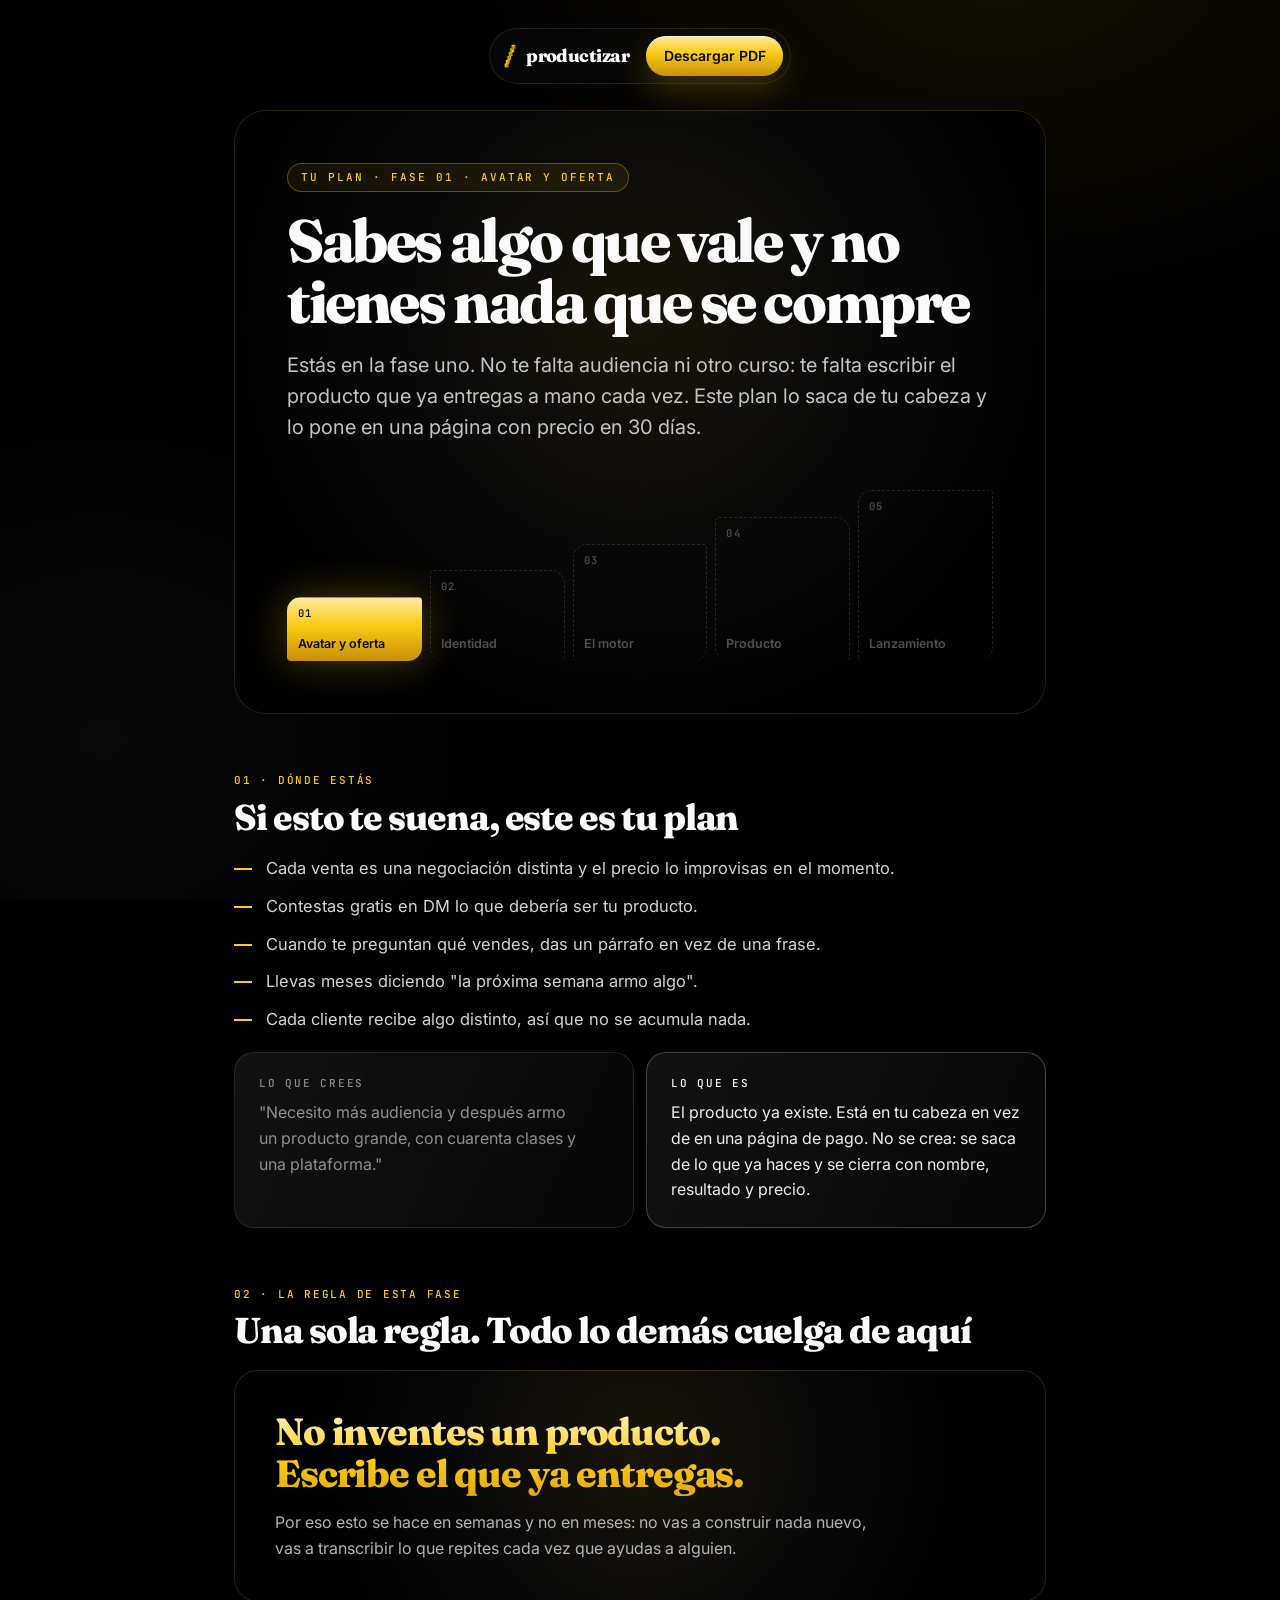
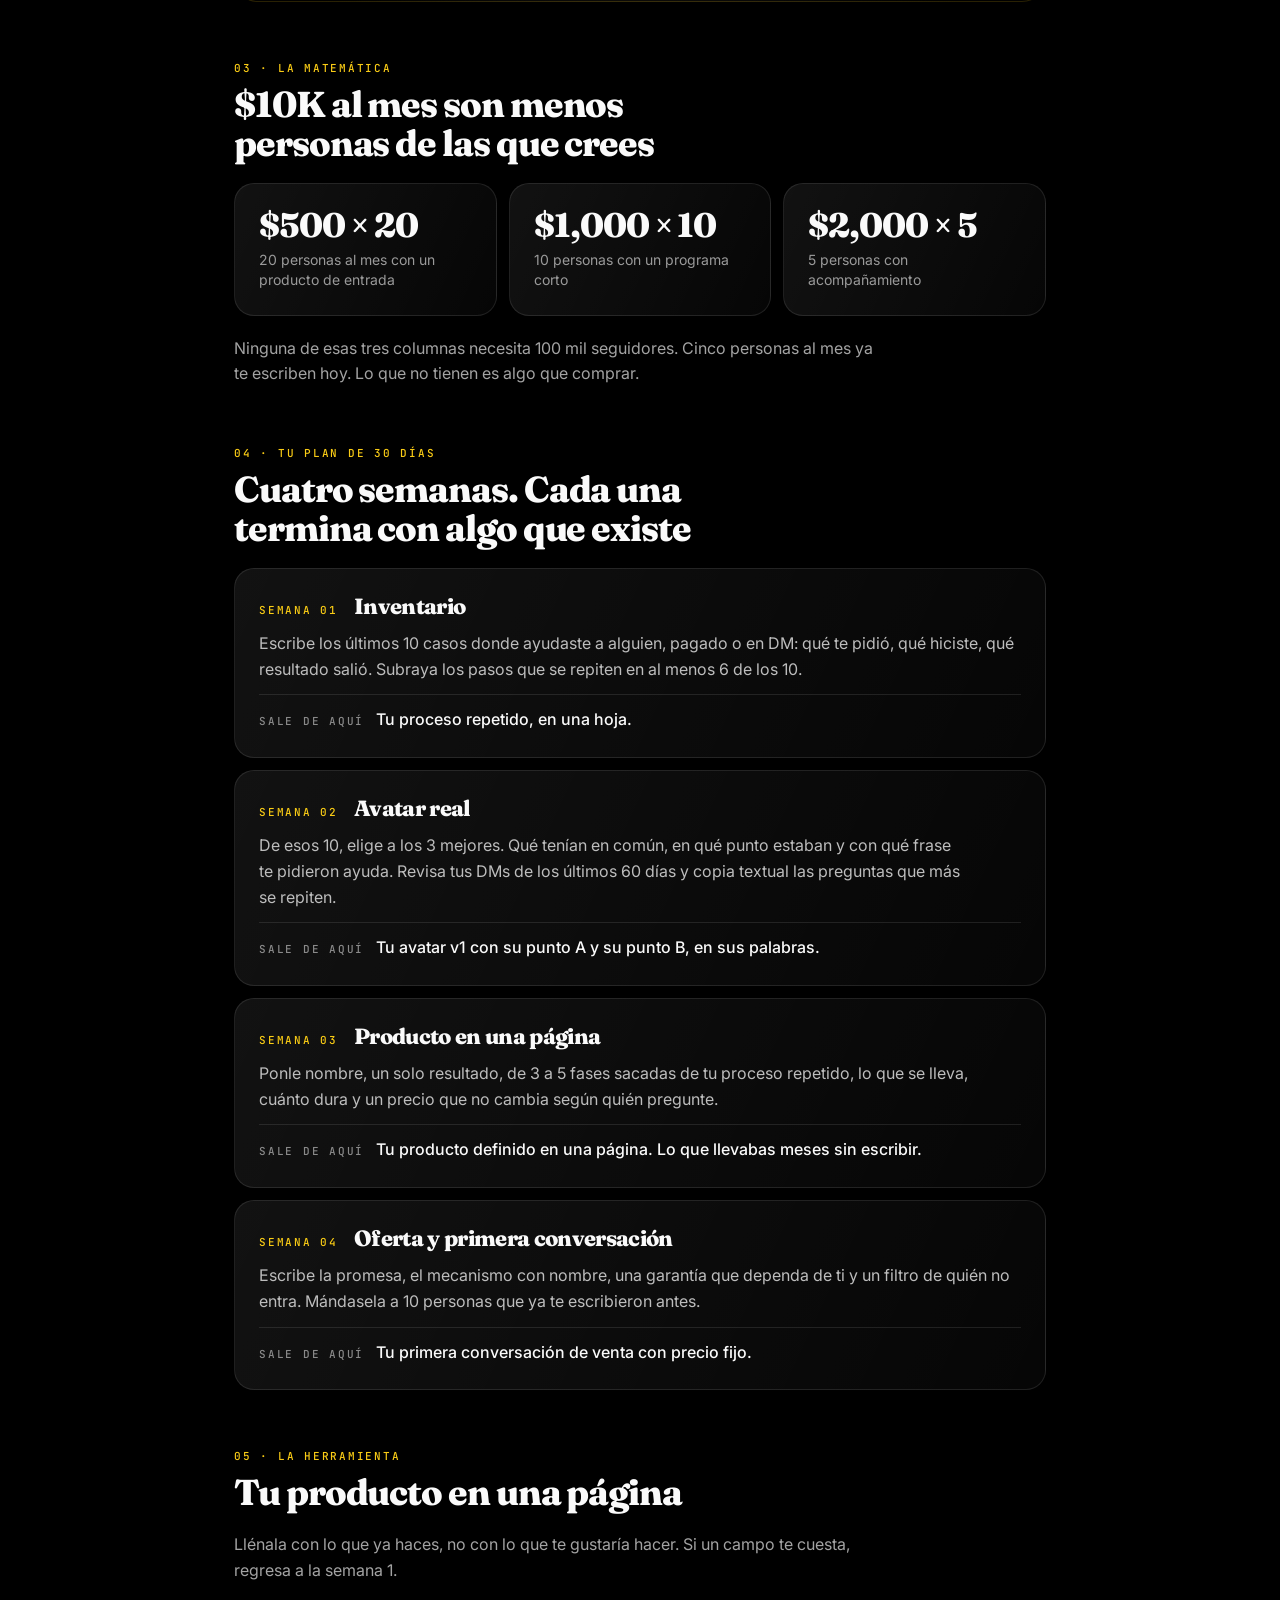
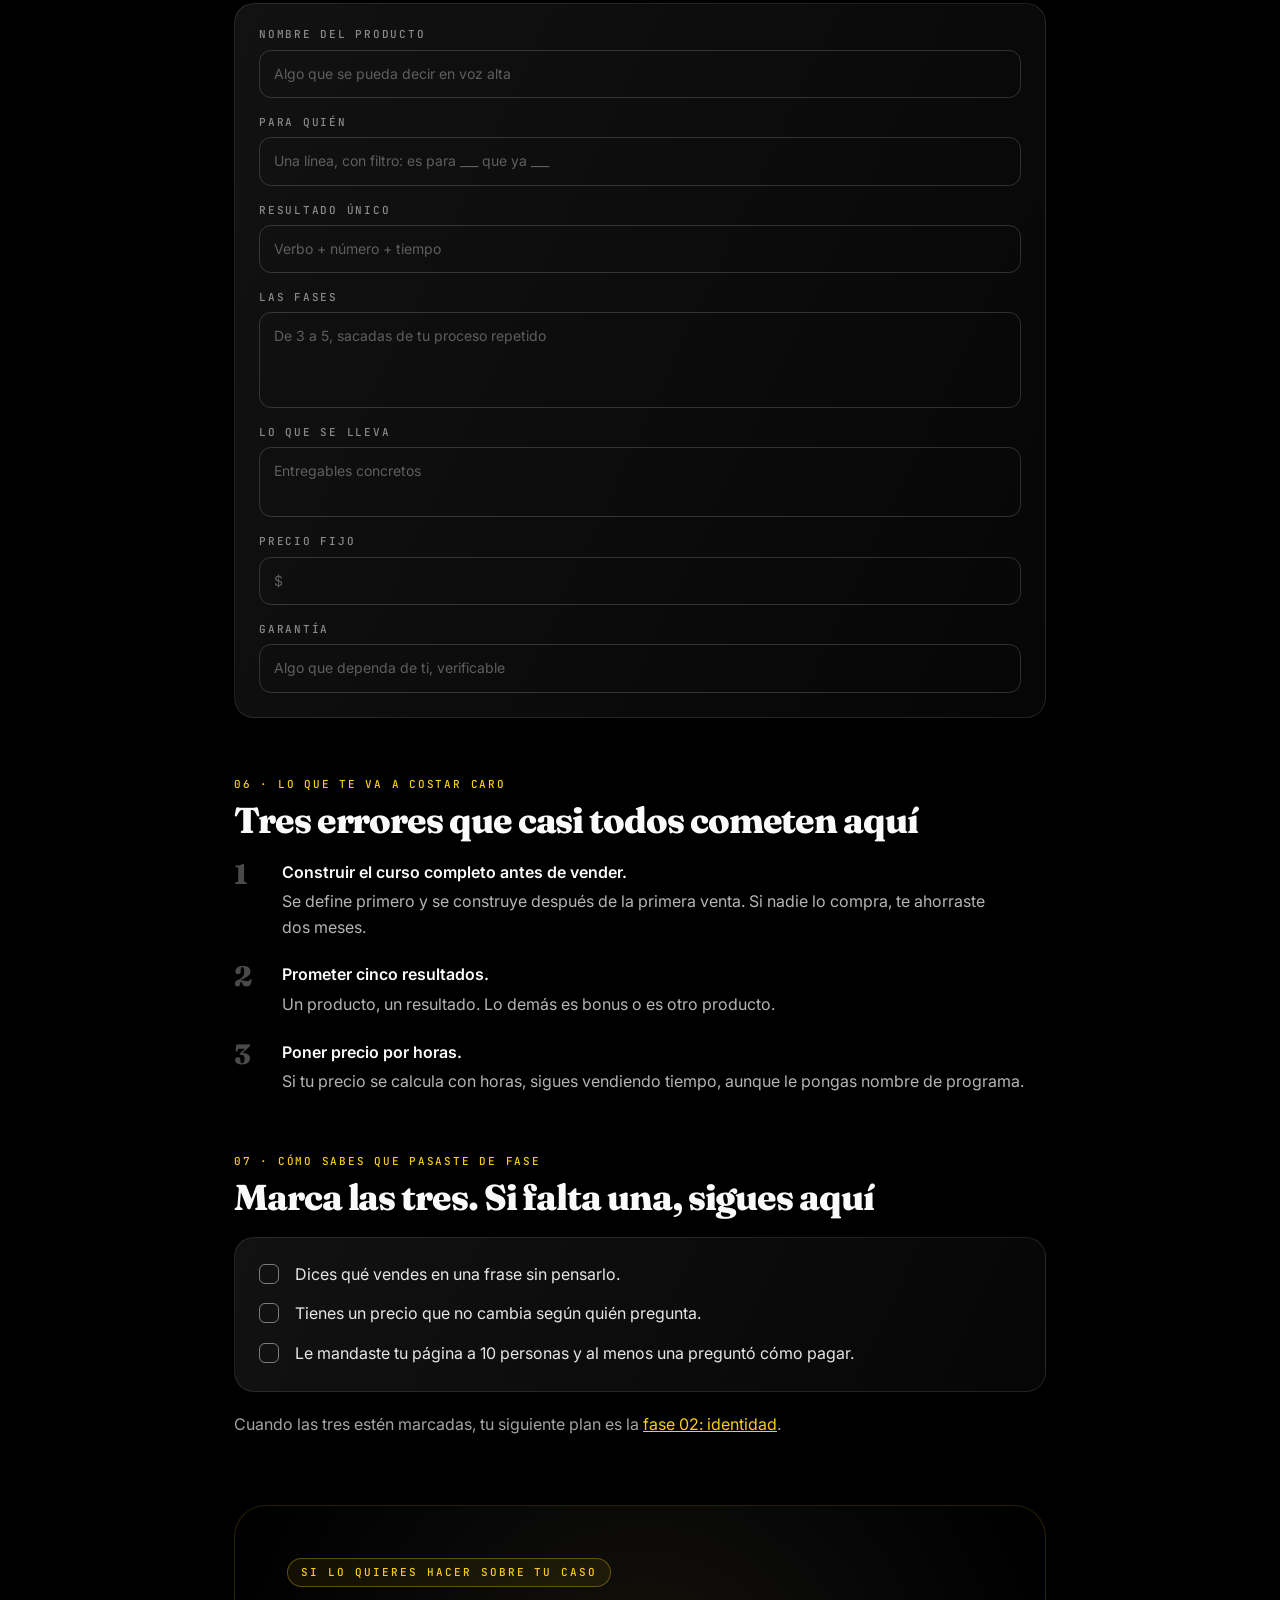
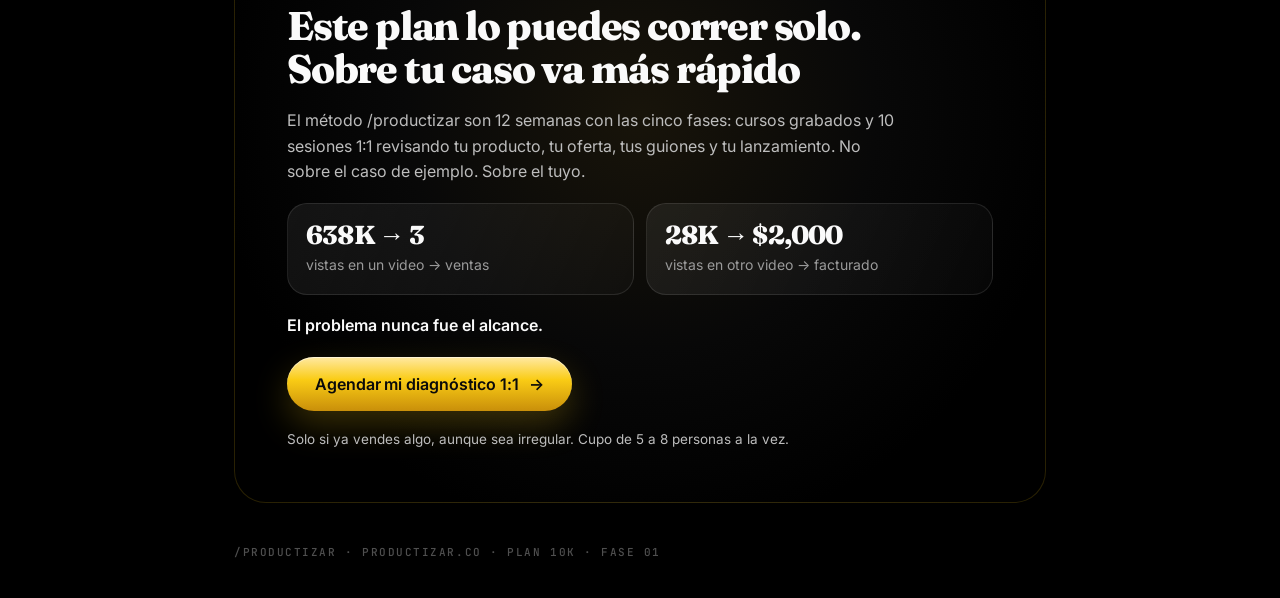
==== plan/fase-1.html @ 97a6dfd1 "Upload productizar-plan10k files" ====
<!doctype html>
<html lang="es">
<head>
<meta charset="utf-8">
<meta name="viewport" content="width=device-width, initial-scale=1, viewport-fit=cover">
<title>Plan 10K · Fase 01 · Avatar y oferta · /productizar</title>
<meta name="description" content="Estás en la fase uno. No te falta audiencia ni otro curso: te falta escribir el producto que ya entregas a mano cada vez. Este plan lo saca de tu cabeza y lo pone en una página con precio en 30 días.">
<meta name="robots" content="noindex">
<meta name="theme-color" content="#000000">
<link rel="icon" href="/assets/favicon.png">
<link rel="preconnect" href="https://fonts.googleapis.com">
<link rel="preconnect" href="https://fonts.gstatic.com" crossorigin>
<link rel="stylesheet" href="https://fonts.googleapis.com/css2?family=Fraunces:opsz,wght@9..144,600;9..144,800&family=Inter:wght@400;500;600&family=JetBrains+Mono:wght@500&display=swap">
<link rel="stylesheet" href="/assets/styles.css">
<link rel="stylesheet" href="/assets/plan.css">
</head>
<body class="plan" data-fase="1">

<nav class="nav no-print" aria-label="Plan">
  <div class="nav-pill">
    <a class="brand" href="/" aria-label="/productizar, inicio"><img src="/assets/slash.png" alt=""><span>productizar</span></a>
    <button class="btn btn-gold js-print" type="button">Descargar PDF</button>
  </div>
</nav>

<main class="doc">
  <header class="print-head"><span class="brand"><img src="/assets/slash.png" alt=""><span>productizar</span></span><span class="k">Plan 10K · Fase 01 de 05</span></header>

  <section class="cover well">
    <span class="tag">Tu plan · Fase 01 · Avatar y oferta</span>
    <p class="for js-for" hidden></p>
    <h1>Sabes algo que vale y no tienes nada que se compre</h1>
    <p class="lead">Estás en la fase uno. No te falta audiencia ni otro curso: te falta escribir el producto que ya entregas a mano cada vez. Este plan lo saca de tu cabeza y lo pone en una página con precio en 30 días.</p>
    <div class="ladder" role="img" aria-label="Fase 1 de 5: Avatar y oferta"><div class="st here" style="--h:34%"><div class="blk"><span class="n">01</span><span class="l">Avatar y oferta</span></div></div><div class="st later" style="--h:48%"><div class="blk"><span class="n">02</span><span class="l">Identidad</span></div></div><div class="st later" style="--h:62%"><div class="blk"><span class="n">03</span><span class="l">El motor</span></div></div><div class="st later" style="--h:76%"><div class="blk"><span class="n">04</span><span class="l">Producto</span></div></div><div class="st later" style="--h:90%"><div class="blk"><span class="n">05</span><span class="l">Lanzamiento</span></div></div></div>
  </section>

  <section class="card personal js-personal" hidden>
    <div class="js-goal-wrap" hidden><span class="k">Tu meta a 12 meses</span><p class="goal js-goal"></p></div>
    <div class="js-gap-wrap" hidden><span class="k">La distancia</span><p class="js-gap"></p></div>
  </section>

  <section class="sec">
    <div class="sh"><span class="k gold">01 · Dónde estás</span><h2>Si esto te suena, este es tu plan</h2></div>
    <ul class="ticks"><li>Cada venta es una negociación distinta y el precio lo improvisas en el momento.</li><li>Contestas gratis en DM lo que debería ser tu producto.</li><li>Cuando te preguntan qué vendes, das un párrafo en vez de una frase.</li><li>Llevas meses diciendo &quot;la próxima semana armo algo&quot;.</li><li>Cada cliente recibe algo distinto, así que no se acumula nada.</li></ul>
    <div class="vs">
      <div class="card"><span class="k">Lo que crees</span><p class="dim">&quot;Necesito más audiencia y después armo un producto grande, con cuarenta clases y una plataforma.&quot;</p></div>
      <div class="card lit"><span class="k white">Lo que es</span><p>El producto ya existe. Está en tu cabeza en vez de en una página de pago. No se crea: se saca de lo que ya haces y se cierra con nombre, resultado y precio.</p></div>
    </div>
  </section>

  <section class="sec">
    <div class="sh"><span class="k gold">02 · La regla de esta fase</span><h2>Una sola regla. Todo lo demás cuelga de aquí</h2></div>
    <div class="rule well"><p class="rq">No inventes un producto. Escribe el que ya entregas.</p><p>Por eso esto se hace en semanas y no en meses: no vas a construir nada nuevo, vas a transcribir lo que repites cada vez que ayudas a alguien.</p></div>
  </section>

  <section class="sec">
    <div class="sh"><span class="k gold">03 · La matemática</span><h2>$10K al mes son menos personas de las que crees</h2></div>
    <div class="stats"><div class="card stat"><b>$500 × 20</b><span>20 personas al mes con un producto de entrada</span></div><div class="card stat"><b>$1,000 × 10</b><span>10 personas con un programa corto</span></div><div class="card stat"><b>$2,000 × 5</b><span>5 personas con acompañamiento</span></div></div>
    <p class="note">Ninguna de esas tres columnas necesita 100 mil seguidores. Cinco personas al mes ya te escriben hoy. Lo que no tienen es algo que comprar.</p>
  </section>

  <section class="sec">
    <div class="sh"><span class="k gold">04 · Tu plan de 30 días</span><h2>Cuatro semanas. Cada una termina con algo que existe</h2></div>
    <div class="weeks"><article class="card week"><div class="wk-h"><span class="k gold">Semana 01</span><h3>Inventario</h3></div><p>Escribe los últimos 10 casos donde ayudaste a alguien, pagado o en DM: qué te pidió, qué hiciste, qué resultado salió. Subraya los pasos que se repiten en al menos 6 de los 10.</p><div class="out"><span class="k">Sale de aquí</span><span>Tu proceso repetido, en una hoja.</span></div></article><article class="card week"><div class="wk-h"><span class="k gold">Semana 02</span><h3>Avatar real</h3></div><p>De esos 10, elige a los 3 mejores. Qué tenían en común, en qué punto estaban y con qué frase te pidieron ayuda. Revisa tus DMs de los últimos 60 días y copia textual las preguntas que más se repiten.</p><div class="out"><span class="k">Sale de aquí</span><span>Tu avatar v1 con su punto A y su punto B, en sus palabras.</span></div></article><article class="card week"><div class="wk-h"><span class="k gold">Semana 03</span><h3>Producto en una página</h3></div><p>Ponle nombre, un solo resultado, de 3 a 5 fases sacadas de tu proceso repetido, lo que se lleva, cuánto dura y un precio que no cambia según quién pregunte.</p><div class="out"><span class="k">Sale de aquí</span><span>Tu producto definido en una página. Lo que llevabas meses sin escribir.</span></div></article><article class="card week"><div class="wk-h"><span class="k gold">Semana 04</span><h3>Oferta y primera conversación</h3></div><p>Escribe la promesa, el mecanismo con nombre, una garantía que dependa de ti y un filtro de quién no entra. Mándasela a 10 personas que ya te escribieron antes.</p><div class="out"><span class="k">Sale de aquí</span><span>Tu primera conversación de venta con precio fijo.</span></div></article></div>
  </section>

  <section class="sec">
    <div class="sh"><span class="k gold">05 · La herramienta</span><h2>Tu producto en una página</h2></div>
    <p class="note">Llénala con lo que ya haces, no con lo que te gustaría hacer. Si un campo te cuesta, regresa a la semana 1.</p>
    <div class="card fill"><div class="f"><span class="k">Nombre del producto</span><div class="box" style="min-height:44px">Algo que se pueda decir en voz alta</div></div><div class="f"><span class="k">Para quién</span><div class="box" style="min-height:44px">Una línea, con filtro: es para ___ que ya ___</div></div><div class="f"><span class="k">Resultado único</span><div class="box" style="min-height:44px">Verbo + número + tiempo</div></div><div class="f"><span class="k">Las fases</span><div class="box" style="min-height:96px">De 3 a 5, sacadas de tu proceso repetido</div></div><div class="f"><span class="k">Lo que se lleva</span><div class="box" style="min-height:70px">Entregables concretos</div></div><div class="f"><span class="k">Precio fijo</span><div class="box" style="min-height:44px">$</div></div><div class="f"><span class="k">Garantía</span><div class="box" style="min-height:44px">Algo que dependa de ti, verificable</div></div></div>
  </section>

  <section class="sec">
    <div class="sh"><span class="k gold">06 · Lo que te va a costar caro</span><h2>Tres errores que casi todos cometen aquí</h2></div>
    <ol class="errs"><li><span class="en">1</span><div><p class="et">Construir el curso completo antes de vender.</p><p>Se define primero y se construye después de la primera venta. Si nadie lo compra, te ahorraste dos meses.</p></div></li><li><span class="en">2</span><div><p class="et">Prometer cinco resultados.</p><p>Un producto, un resultado. Lo demás es bonus o es otro producto.</p></div></li><li><span class="en">3</span><div><p class="et">Poner precio por horas.</p><p>Si tu precio se calcula con horas, sigues vendiendo tiempo, aunque le pongas nombre de programa.</p></div></li></ol>
  </section>

  <section class="sec">
    <div class="sh"><span class="k gold">07 · Cómo sabes que pasaste de fase</span><h2>Marca las tres. Si falta una, sigues aquí</h2></div>
    <ul class="card checks"><li><span class="cb" aria-hidden="true"></span><p>Dices qué vendes en una frase sin pensarlo.</p></li><li><span class="cb" aria-hidden="true"></span><p>Tienes un precio que no cambia según quién pregunta.</p></li><li><span class="cb" aria-hidden="true"></span><p>Le mandaste tu página a 10 personas y al menos una preguntó cómo pagar.</p></li></ul>
    <p class="after">Cuando las tres estén marcadas, tu siguiente plan es la <a href="/plan/fase-2">fase 02: identidad</a>.</p>
  </section>

  <section class="close well">
    <span class="tag">Si lo quieres hacer sobre tu caso</span>
    <h2>Este plan lo puedes correr solo. Sobre tu caso va más rápido</h2>
    <p>El método /productizar son 12 semanas con las cinco fases: cursos grabados y 10 sesiones 1:1 revisando tu producto, tu oferta, tus guiones y tu lanzamiento. No sobre el caso de ejemplo. Sobre el tuyo.</p>
    <div class="proof"><div class="card"><b>638K → 3</b><span>vistas en un video → ventas</span></div><div class="card"><b>28K → $2,000</b><span>vistas en otro video → facturado</span></div></div>
    <p class="strong">El problema nunca fue el alcance.</p>
    <a class="btn btn-gold js-cal" href="https://cal.com/checo-perezcuadra-buyzro/30min" target="_blank" rel="noopener">Agendar mi diagnóstico 1:1 <span class="arrow" aria-hidden="true">→</span></a>
    <p class="muted">Solo si ya vendes algo, aunque sea irregular. Cupo de 5 a 8 personas a la vez. <span class="print-only">cal.com/checo-perezcuadra-buyzro/30min</span></p>
  </section>

  <p class="colophon">/productizar · productizar.co · Plan 10K · Fase 01</p>
</main>

<script src="/assets/config.js"></script>
<script src="/assets/plan.js"></script>
</body>
</html>
---- assets/styles.css ----
/* /productizar · Plan 10K — estilos compartidos */
:root {
  --black: #000;
  --ink: #0a0a0a;
  --white: #fafafa;
  --grey: #8a8a8a;
  --grey-2: #b4b4b4;
  --grey-3: #5e5e5e;
  --gold: #facc15;
  --gold-pale: #fff3c4;
  --gold-light: #ffe9a3;
  --gold-mid: #e0a912;
  --gold-deep: #c98f0a;
  --glass: rgba(255,255,255,.06);
  --glass-faint: rgba(255,255,255,.035);
  --line: rgba(255,255,255,.10);
  --line-lit: rgba(255,255,255,.22);
  --line-gold: rgba(250,204,21,.32);
  --grad-gold: linear-gradient(180deg, #ffe9a3 0%, #facc15 42%, #c98f0a 100%);
  --grad-gold-text: linear-gradient(180deg, #fff3c4 0%, #facc15 55%, #e0a912 100%);
  --well: radial-gradient(circle at 50% 35%, #18140a 0%, #080808 42%, #000 76%);
  --serif: "Fraunces", Georgia, serif;
  --sans: "Inter", -apple-system, BlinkMacSystemFont, "Segoe UI", sans-serif;
  --mono: "JetBrains Mono", ui-monospace, Menlo, monospace;
  --ease: cubic-bezier(.32,.72,0,1);
  --wrap: 1120px;
  --r-card: 24px;
}

* { box-sizing: border-box; }
html { -webkit-text-size-adjust: 100%; scroll-behavior: smooth; }
body {
  margin: 0;
  background:
    radial-gradient(900px 600px at 78% -6%, rgba(250,204,21,.07), transparent 62%),
    radial-gradient(700px 600px at 8% 82%, rgba(255,255,255,.035), transparent 60%),
    var(--black);
  background-attachment: fixed;
  color: var(--grey);
  font: 400 16px/1.6 var(--sans);
  -webkit-font-smoothing: antialiased;
  padding-top: env(safe-area-inset-top, 0px);
  padding-bottom: env(safe-area-inset-bottom, 0px);
}
img { max-width: 100%; display: block; }
a { color: var(--gold); }
:focus-visible { outline: 2px solid var(--gold); outline-offset: 3px; border-radius: 8px; }
::selection { background: rgba(250,204,21,.3); color: var(--white); }
[hidden] { display: none !important; }

.wrap { width: 100%; max-width: var(--wrap); margin: 0 auto; padding: 0 24px; }
.narrow { max-width: 720px; }

/* Type */
.display, h1, h2, h3 { font-family: var(--serif); font-weight: 800; color: var(--white); letter-spacing: -.03em; margin: 0; text-wrap: balance; font-optical-sizing: auto; }
.lead { font-size: clamp(17px, 2vw, 20px); line-height: 1.55; color: #a9a9a9; max-width: 52ch; margin: 0; }
p { margin: 0; text-wrap: pretty; }
.tag {
  display: inline-flex; align-items: center; gap: 8px; align-self: flex-start;
  font: 500 11px/1 var(--mono); letter-spacing: .18em; text-transform: uppercase;
  color: var(--gold); padding: 8px 13px; border-radius: 999px;
  background: rgba(250,204,21,.07); border: 1px solid var(--line-gold);
}
.muted { color: var(--grey-3); font-size: 13.5px; }

/* Buttons */
.btn {
  appearance: none; border: 0; cursor: pointer; text-decoration: none;
  display: inline-flex; align-items: center; justify-content: center; gap: 10px;
  min-height: 54px; padding: 0 28px; border-radius: 999px;
  font: 600 16px/1 var(--sans); letter-spacing: -.005em;
  transition: transform .3s var(--ease), box-shadow .3s var(--ease), background .3s var(--ease), border-color .3s var(--ease), opacity .2s;
}
.btn-gold { background: var(--grad-gold); color: var(--ink); box-shadow: 0 14px 34px rgba(250,204,21,.22), inset 0 1px 0 rgba(255,255,255,.55); }
.btn-gold:hover { transform: translateY(-2px); box-shadow: 0 20px 44px rgba(250,204,21,.32), inset 0 1px 0 rgba(255,255,255,.55); }
.btn-glass { background: var(--glass); color: var(--white); border: 1px solid var(--line); backdrop-filter: blur(20px); }
.btn-glass:hover { border-color: var(--line-lit); background: rgba(255,255,255,.09); }
.btn-quiet { background: none; color: var(--grey); min-height: 44px; padding: 0 6px; font-weight: 500; font-size: 15px; }
.btn-quiet:hover { color: var(--white); }
.btn:disabled { opacity: .3; cursor: not-allowed; transform: none; box-shadow: none; }
.btn .arrow { transition: transform .3s var(--ease); }
.btn:hover .arrow { transform: translateX(3px); }

/* Glass card */
.glass {
  background: linear-gradient(115deg, rgba(255,255,255,.075), rgba(255,255,255,.025));
  border: 1px solid var(--line); border-radius: var(--r-card);
  box-shadow: inset 0 1px 0 rgba(255,255,255,.09), 0 24px 60px rgba(0,0,0,.5);
  backdrop-filter: blur(24px) saturate(1.4);
}
.well { background: var(--well); border: 1px solid rgba(250,204,21,.16); border-radius: 32px; }

/* Nav */
.nav { position: sticky; top: calc(14px + env(safe-area-inset-top, 0px)); z-index: 40; display: flex; justify-content: center; padding: 14px 16px 0; pointer-events: none; }
.nav-pill {
  pointer-events: auto; display: flex; align-items: center; gap: 18px;
  padding: 7px 7px 7px 14px; border-radius: 999px;
  background: rgba(10,10,10,.6); border: 1px solid var(--line);
  backdrop-filter: blur(24px) saturate(1.5); -webkit-backdrop-filter: blur(24px) saturate(1.5);
}
.brand { display: flex; align-items: center; gap: 9px; text-decoration: none; }
.brand img { height: 24px; width: auto; }
.brand span { font: 800 18px/1 var(--serif); color: var(--white); letter-spacing: -.03em; }
.nav-pill .btn { min-height: 40px; padding: 0 18px; font-size: 14px; }

/* Footer */
.foot { border-top: 1px solid var(--line); margin-top: 120px; padding: 40px 0 56px; }
.foot .wrap { display: flex; justify-content: space-between; gap: 16px; flex-wrap: wrap; align-items: center; font-size: 13.5px; color: var(--grey-3); }

@media (prefers-reduced-motion: reduce) {
  *, *::before, *::after { animation: none !important; transition: none !important; scroll-behavior: auto !important; }
}
---- assets/plan.css ----
/* Plan por fase — lectura en pantalla y PDF */
.doc { width: 100%; max-width: 860px; margin: 0 auto; padding: 40px 24px 40px; display: flex; flex-direction: column; gap: 20px; }
.k { font: 500 11px/1.2 var(--mono); letter-spacing: .16em; text-transform: uppercase; color: var(--grey); }
.k.gold { color: var(--gold); }
.k.white { color: var(--white); }
.card { background: linear-gradient(115deg, rgba(255,255,255,.07), rgba(255,255,255,.025)); border: 1px solid var(--line); border-radius: 20px; padding: 24px; }
.print-head, .print-only { display: none; }

.cover { padding: clamp(28px, 5vw, 52px); display: flex; flex-direction: column; gap: 18px; }
.cover h1 { font-size: clamp(36px, 5.6vw, 60px); line-height: 1.02; letter-spacing: -.04em; }
.cover .lead { max-width: 58ch; color: #c4c4c4; }
.cover .for { font: 600 18px/1.3 var(--serif); color: var(--gold); letter-spacing: -.01em; }

.ladder { display: grid; grid-template-columns: repeat(5, minmax(0, 1fr)); gap: 8px; height: 190px; align-items: end; margin-top: 10px; }
.ladder .st { height: 100%; display: flex; align-items: flex-end; }
.ladder .blk { width: 100%; height: var(--h); border-radius: 14px 4px 14px 4px; padding: 10px; display: flex; flex-direction: column; justify-content: space-between; border: 1px solid rgba(255,255,255,.13); border-bottom: 0; background: rgba(255,255,255,.08); }
.ladder .st:nth-child(even) .blk { border-radius: 4px 14px 4px 14px; }
.ladder .n { font: 500 10.5px/1 var(--mono); letter-spacing: .12em; color: var(--grey); }
.ladder .l { font: 600 12.5px/1.2 var(--sans); color: #a8a8a8; }
.ladder .here .blk { background: var(--grad-gold); border-color: transparent; box-shadow: 0 0 40px rgba(250,204,21,.3); }
.ladder .here .n, .ladder .here .l { color: var(--ink); }
.ladder .later .blk { background: transparent; border-style: dashed; }
.ladder .later .n, .ladder .later .l { color: #4f4f4f; }

.personal { display: grid; grid-template-columns: repeat(auto-fit, minmax(260px, 1fr)); gap: 24px; }
.personal > div { display: flex; flex-direction: column; gap: 10px; }
.personal .goal { font: 600 22px/1.3 var(--serif); color: var(--white); letter-spacing: -.015em; }
.personal p { color: #c4c4c4; }

.sec { padding-top: 40px; display: flex; flex-direction: column; gap: 20px; }
.sh { display: flex; flex-direction: column; gap: 10px; }
.sh h2 { font-size: clamp(26px, 3.4vw, 36px); line-height: 1.08; letter-spacing: -.03em; }
.note { color: #a3a3a3; max-width: 64ch; }

.ticks { list-style: none; margin: 0; padding: 0; display: flex; flex-direction: column; gap: 12px; }
.ticks li { display: grid; grid-template-columns: 18px minmax(0, 1fr); gap: 14px; color: #d4d4d4; font-size: 16.5px; line-height: 1.55; }
.ticks li::before { content: ""; height: 2px; margin-top: 12px; background: var(--gold); }
.vs { display: grid; grid-template-columns: repeat(2, minmax(0, 1fr)); gap: 12px; }
.vs .card { display: flex; flex-direction: column; gap: 10px; }
.vs .dim { color: #8f8f8f; }
.vs .lit { border-color: var(--line-lit); }
.vs .lit p { color: #ededed; }

.rule { padding: clamp(26px, 4vw, 40px); border-radius: 24px; display: flex; flex-direction: column; gap: 14px; }
.rule .rq { font: 800 clamp(26px, 3.6vw, 38px)/1.12 var(--serif); letter-spacing: -.03em; background: var(--grad-gold-text); -webkit-background-clip: text; background-clip: text; color: transparent; text-wrap: balance; }
.rule p:not(.rq) { color: #b4b4b4; max-width: 62ch; }

.stats { display: grid; grid-template-columns: repeat(3, minmax(0, 1fr)); gap: 12px; }
.stat { display: flex; flex-direction: column; gap: 8px; }
.stat b { font: 800 clamp(26px, 3.2vw, 34px)/1 var(--serif); color: var(--white); letter-spacing: -.03em; }
.stat span { font-size: 14px; line-height: 1.45; color: #9a9a9a; }

.weeks { display: flex; flex-direction: column; gap: 12px; }
.week { display: flex; flex-direction: column; gap: 12px; }
.wk-h { display: flex; gap: 16px; align-items: baseline; flex-wrap: wrap; }
.wk-h h3 { font-size: 22px; line-height: 1.2; }
.week p { color: #bdbdbd; }
.out { border-top: 1px solid var(--line); padding-top: 12px; display: flex; gap: 12px; align-items: baseline; flex-wrap: wrap; }
.out span:last-child { color: var(--white); font-weight: 500; }

.fill { display: flex; flex-direction: column; gap: 18px; }
.f { display: flex; flex-direction: column; gap: 8px; }
.box { border: 1px solid rgba(255,255,255,.16); border-radius: 12px; padding: 12px 14px; font-size: 14px; color: #5e5e5e; }
.tbl { padding: 8px 14px; }
.scroll { overflow-x: auto; }
table { width: 100%; border-collapse: collapse; min-width: 520px; }
th { text-align: left; padding: 12px; font: 500 11px/1.2 var(--mono); letter-spacing: .14em; text-transform: uppercase; color: var(--grey); border-bottom: 1px solid rgba(255,255,255,.18); }
td { padding: 12px; font-size: 14.5px; line-height: 1.45; color: #bdbdbd; border-bottom: 1px solid rgba(255,255,255,.08); vertical-align: top; }
td:first-child { color: var(--white); font-weight: 600; }
tr:last-child td { border-bottom: 0; }

.errs { list-style: none; margin: 0; padding: 0; display: flex; flex-direction: column; gap: 22px; }
.errs li { display: grid; grid-template-columns: 34px minmax(0, 1fr); gap: 14px; }
.errs .en { font: 800 28px/1.05 var(--serif); color: #4a4a4a; }
.errs .et { color: var(--white); font-weight: 600; margin-bottom: 4px; }
.errs p { color: #b4b4b4; }

.checks { list-style: none; margin: 0; display: flex; flex-direction: column; gap: 14px; }
.checks li { display: grid; grid-template-columns: 22px minmax(0, 1fr); gap: 14px; align-items: start; }
.cb { width: 20px; height: 20px; border: 1.5px solid rgba(255,255,255,.45); border-radius: 6px; margin-top: 2px; }
.checks p { color: #e6e6e6; }
.after { color: #a3a3a3; }

.close { margin-top: 48px; padding: clamp(28px, 5vw, 52px); display: flex; flex-direction: column; gap: 18px; }
.close h2 { font-size: clamp(28px, 3.8vw, 40px); line-height: 1.06; }
.close > p { color: #bdbdbd; max-width: 62ch; }
.close .strong { color: var(--white); font-weight: 600; }
.close .btn { align-self: flex-start; }
.proof { display: grid; grid-template-columns: repeat(2, minmax(0, 1fr)); gap: 12px; }
.proof .card { padding: 18px; display: flex; flex-direction: column; gap: 6px; }
.proof b { font: 800 26px/1 var(--serif); color: var(--white); letter-spacing: -.03em; }
.proof span { font-size: 14px; color: #9a9a9a; }
.colophon { font: 500 11px/1 var(--mono); letter-spacing: .14em; text-transform: uppercase; color: #4f4f4f; margin: 24px 0 0; }

@media (max-width: 640px) {
  .vs, .stats, .proof { grid-template-columns: minmax(0, 1fr); }
  .ladder { height: 140px; gap: 5px; }
  .ladder .l { display: none; }
  .ladder .here .l { display: block; font-size: 10px; }
  .ladder .blk { padding: 7px; }
}

/* ---------- PDF (Imprimir → Guardar como PDF) ---------- */
@page { size: letter; margin: 0; }
@media print {
  html, body { background: #000 !important; -webkit-print-color-adjust: exact; print-color-adjust: exact; }
  body { background-attachment: scroll; }
  .no-print, .nav { display: none !important; }
  .print-head { display: flex; justify-content: space-between; align-items: center; }
  .print-head .brand img { height: 22px; }
  .print-only { display: inline; }
  .doc { max-width: none; padding: .55in .6in; gap: 16px; }
  .card, .glass, .well, .cover, .rule, .close { backdrop-filter: none !important; box-shadow: none !important; }
  .week, .stat, .vs .card, .errs li, .checks li, .rule, .f, tr, .proof .card { break-inside: avoid; }
  .sh { break-after: avoid; break-inside: avoid; page-break-after: avoid; }
  .rule .rq { background: none; -webkit-text-fill-color: #facc15; color: #facc15; }
  h2, h3 { break-after: avoid; }
  .sec { padding-top: 26px; }
  .close { break-inside: avoid; margin-top: 24px; }
  a { text-decoration: none; }
  .ladder .here .blk { box-shadow: none; }
}
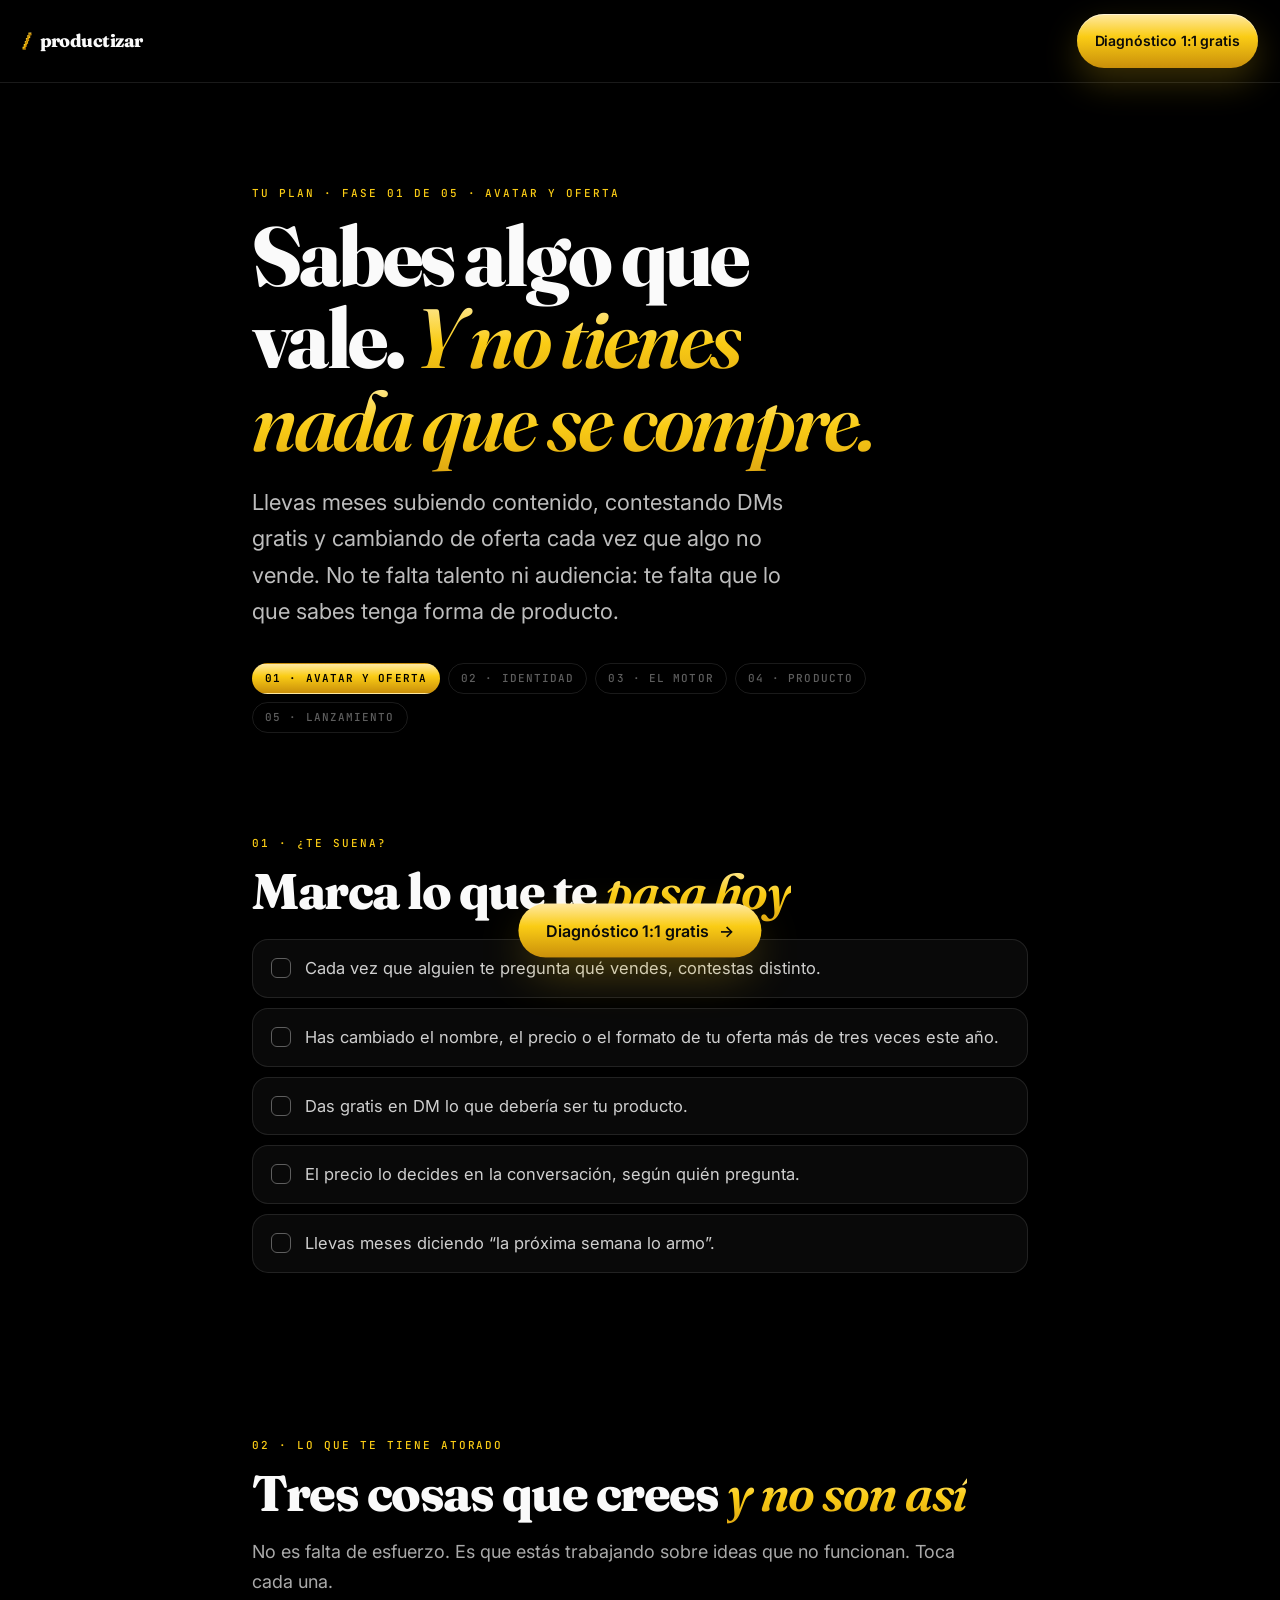
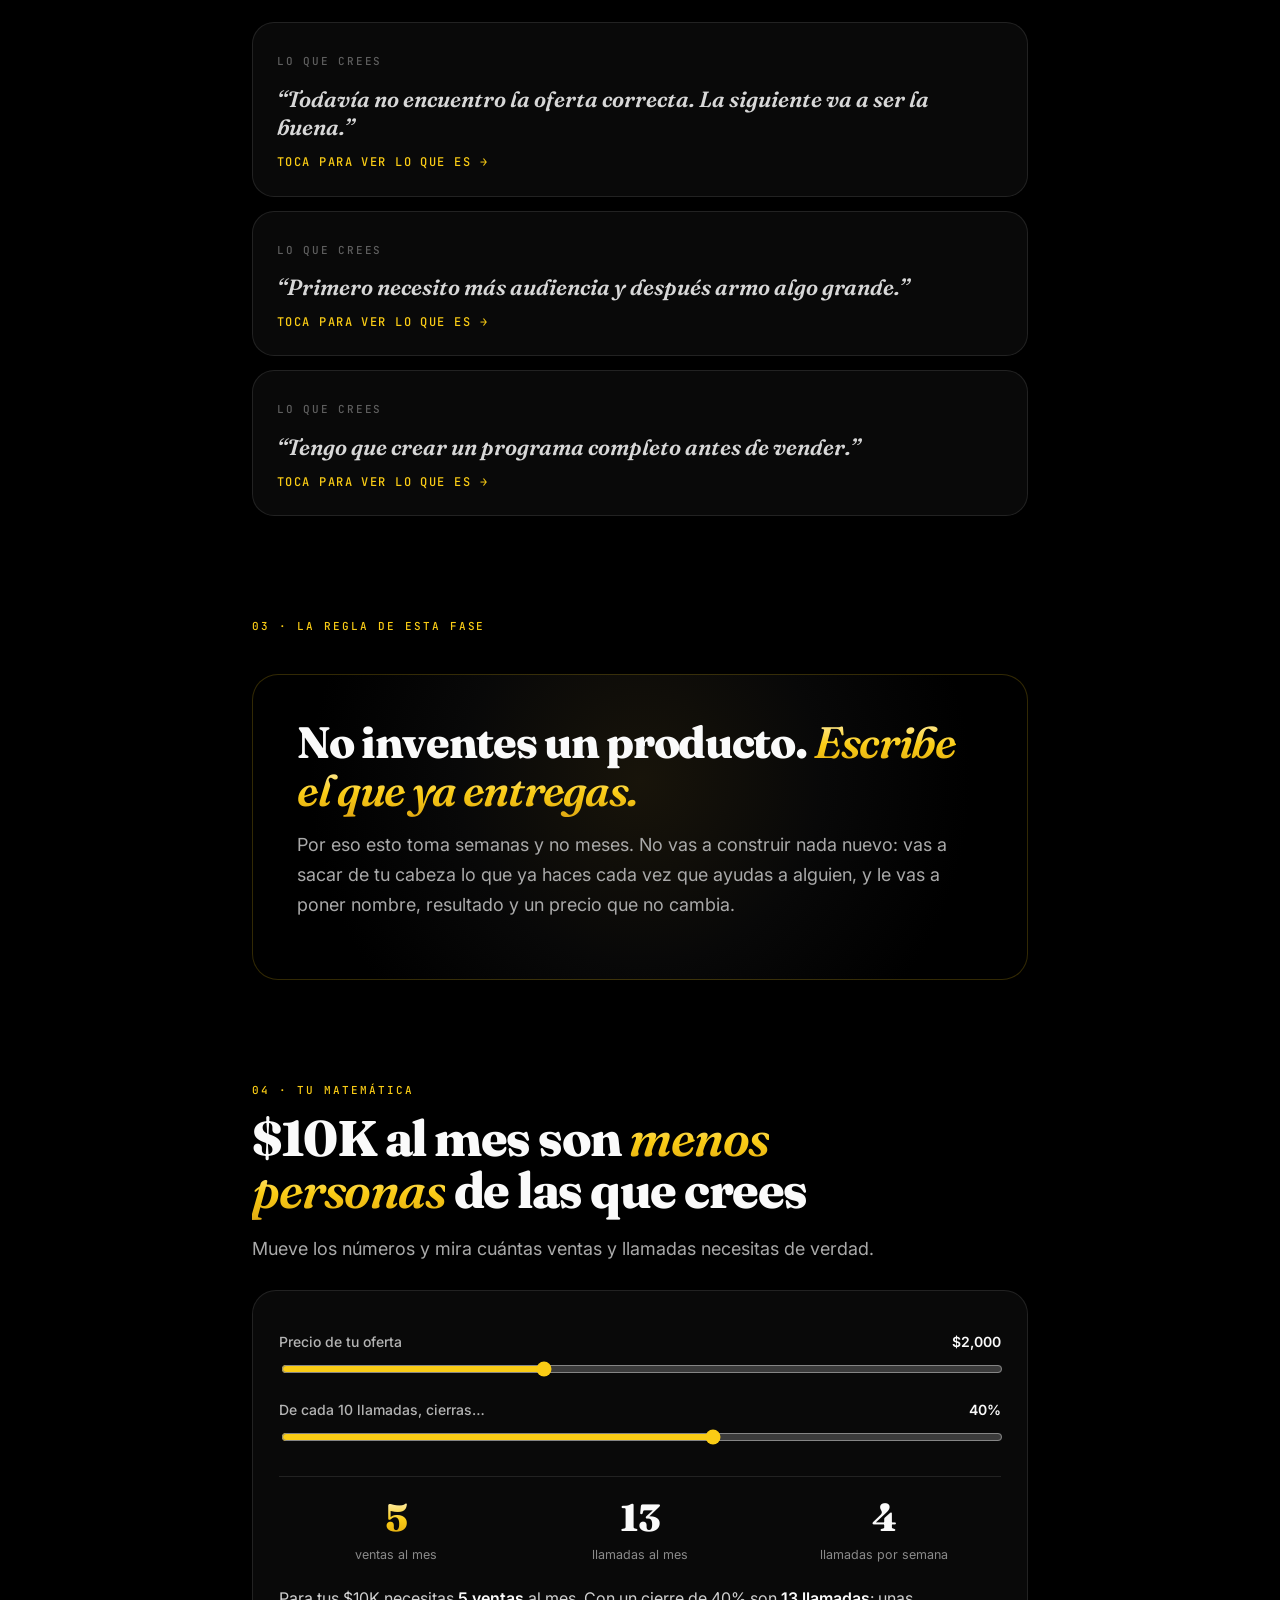
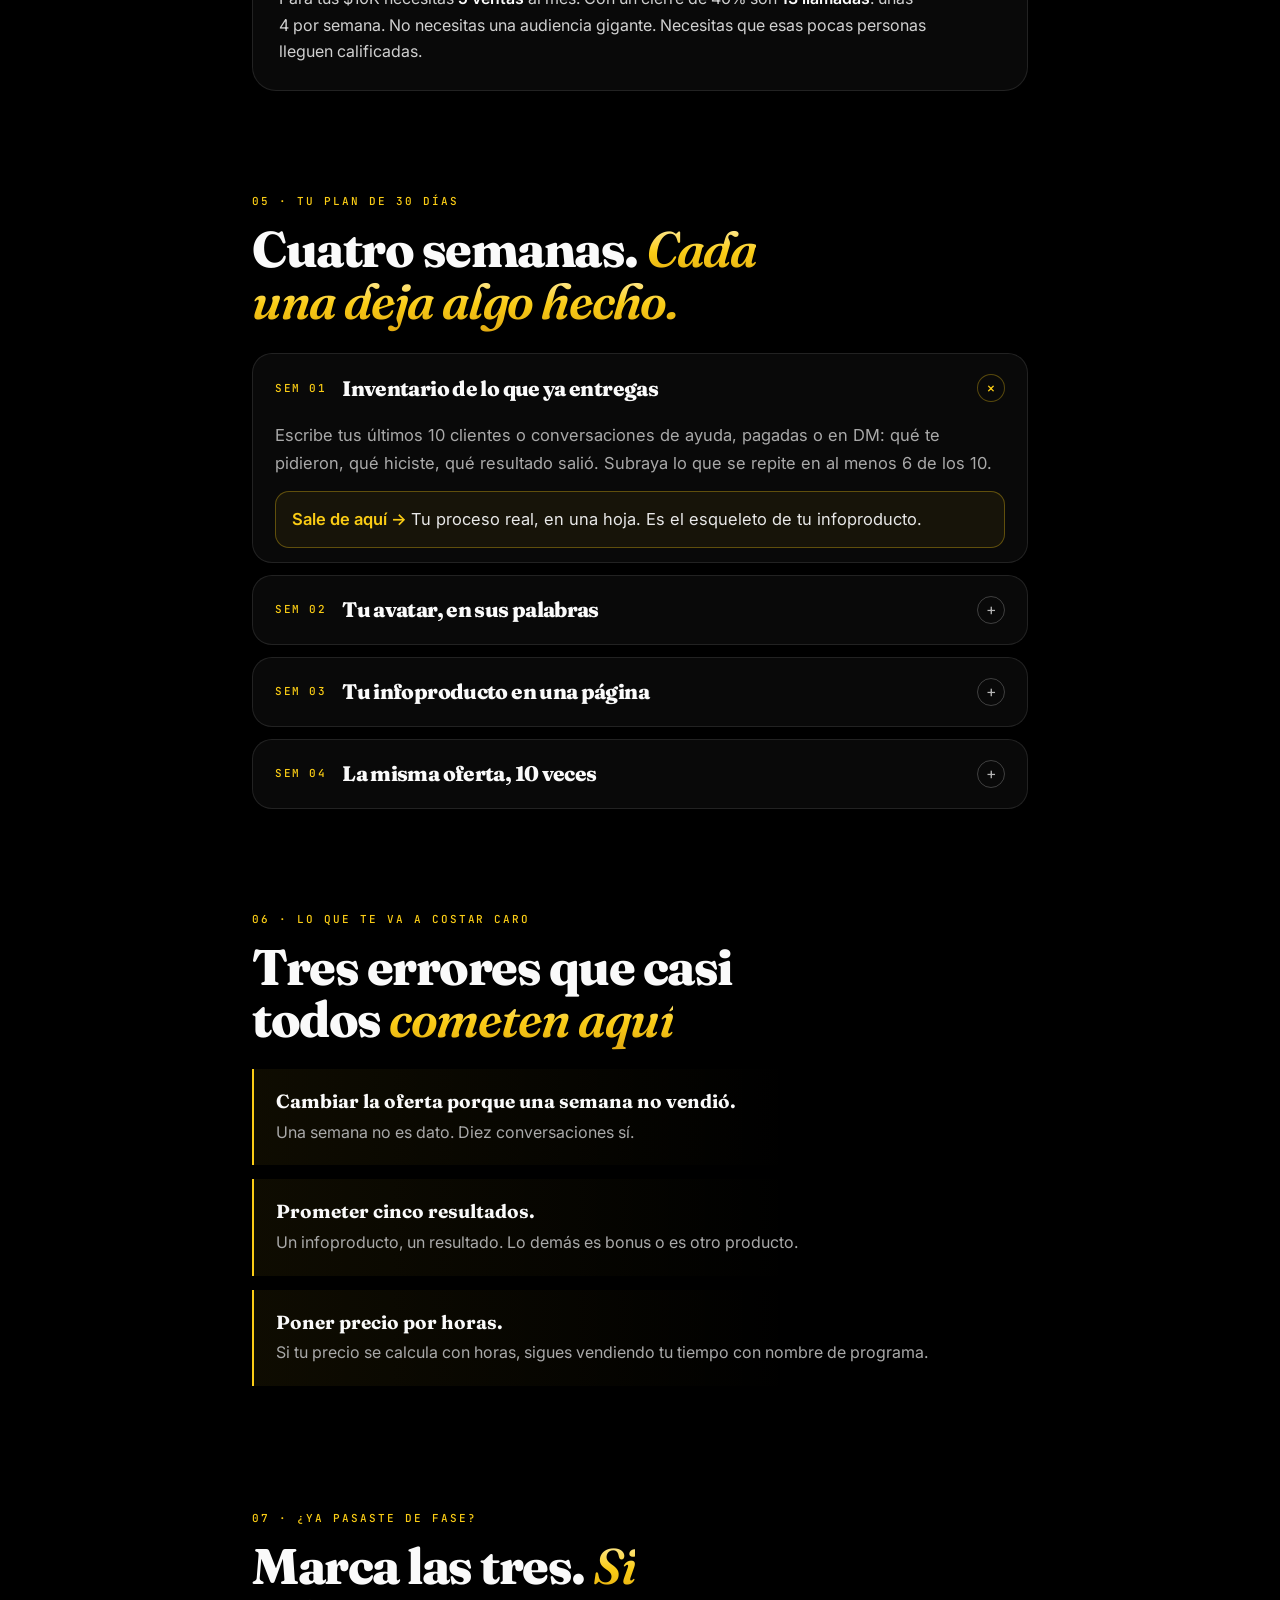
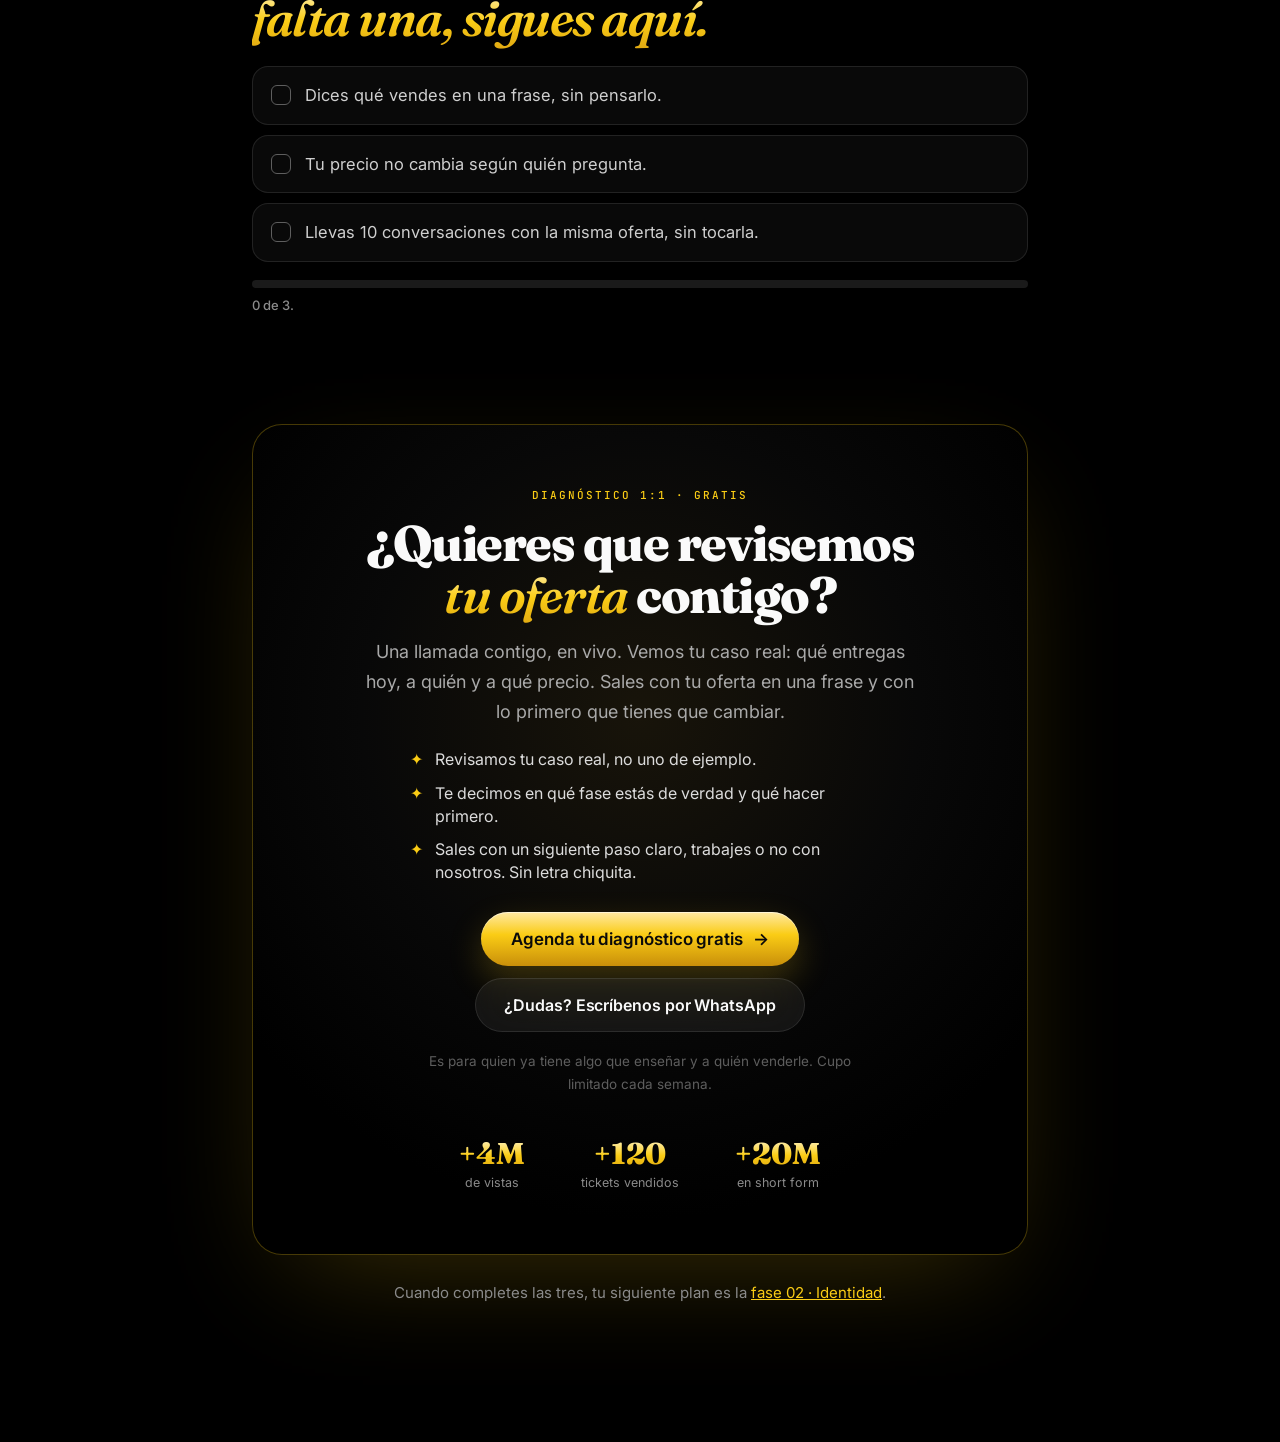
==== commit 9bc46e7f: "Plan 10K v3: landing con autoridad primero, casos Santuki y Juanma, glass con luz de cursor Co-Autho" ====
--- a/plan/fase-1.html
+++ b/plan/fase-1.html
@@ -3,98 +3,103 @@
 <head>
 <meta charset="utf-8">
 <meta name="viewport" content="width=device-width, initial-scale=1, viewport-fit=cover">
-<title>Plan 10K · Fase 01 · Avatar y oferta · /productizar</title>
-<meta name="description" content="Estás en la fase uno. No te falta audiencia ni otro curso: te falta escribir el producto que ya entregas a mano cada vez. Este plan lo saca de tu cabeza y lo pone en una página con precio en 30 días.">
+<title>Tu plan · Fase 01 · Avatar y oferta · /productizar</title>
+<meta name="description" content="Llevas meses subiendo contenido, contestando DMs gratis y cambiando de oferta cada vez que algo no vende. No te falta talento ni audiencia: te falta que lo que sabes tenga forma de producto.">
 <meta name="robots" content="noindex">
 <meta name="theme-color" content="#000000">
 <link rel="icon" href="/assets/favicon.png">
 <link rel="preconnect" href="https://fonts.googleapis.com">
 <link rel="preconnect" href="https://fonts.gstatic.com" crossorigin>
-<link rel="stylesheet" href="https://fonts.googleapis.com/css2?family=Fraunces:opsz,wght@9..144,600;9..144,800&family=Inter:wght@400;500;600&family=JetBrains+Mono:wght@500&display=swap">
+<link rel="stylesheet" href="https://fonts.googleapis.com/css2?family=Fraunces:ital,opsz,wght@0,9..144,600;0,9..144,800;1,9..144,500&family=Inter:wght@400;500;600&family=JetBrains+Mono:wght@500&display=swap">
 <link rel="stylesheet" href="/assets/styles.css">
-<link rel="stylesheet" href="/assets/plan.css">
+<link rel="stylesheet" href="/assets/plan2.css">
 </head>
-<body class="plan" data-fase="1">
+<body class="p2" data-fase="1" data-nombre="Avatar y oferta">
+<div class="progress" aria-hidden="true"></div>
+<header class="top">
+  <span class="brand"><img src="/assets/slash.png" alt=""><span>productizar</span></span>
+  <a class="btn btn-gold js-cal" href="#" target="_blank" rel="noopener">Diagnóstico 1:1 gratis</a>
+</header>
 
-<nav class="nav no-print" aria-label="Plan">
-  <div class="nav-pill">
-    <a class="brand" href="/" aria-label="/productizar, inicio"><img src="/assets/slash.png" alt=""><span>productizar</span></a>
-    <button class="btn btn-gold js-print" type="button">Descargar PDF</button>
-  </div>
-</nav>
-
-<main class="doc">
-  <header class="print-head"><span class="brand"><img src="/assets/slash.png" alt=""><span>productizar</span></span><span class="k">Plan 10K · Fase 01 de 05</span></header>
-
-  <section class="cover well">
-    <span class="tag">Tu plan · Fase 01 · Avatar y oferta</span>
+<main>
+  <section class="hero2">
+    <span class="k">Tu plan · Fase 01 de 05 · Avatar y oferta</span>
     <p class="for js-for" hidden></p>
-    <h1>Sabes algo que vale y no tienes nada que se compre</h1>
-    <p class="lead">Estás en la fase uno. No te falta audiencia ni otro curso: te falta escribir el producto que ya entregas a mano cada vez. Este plan lo saca de tu cabeza y lo pone en una página con precio en 30 días.</p>
-    <div class="ladder" role="img" aria-label="Fase 1 de 5: Avatar y oferta"><div class="st here" style="--h:34%"><div class="blk"><span class="n">01</span><span class="l">Avatar y oferta</span></div></div><div class="st later" style="--h:48%"><div class="blk"><span class="n">02</span><span class="l">Identidad</span></div></div><div class="st later" style="--h:62%"><div class="blk"><span class="n">03</span><span class="l">El motor</span></div></div><div class="st later" style="--h:76%"><div class="blk"><span class="n">04</span><span class="l">Producto</span></div></div><div class="st later" style="--h:90%"><div class="blk"><span class="n">05</span><span class="l">Lanzamiento</span></div></div></div>
+    <h1>Sabes algo que vale. <em>Y no tienes nada que se compre.</em></h1>
+    <p class="lead2">Llevas meses subiendo contenido, contestando DMs gratis y cambiando de oferta cada vez que algo no vende. No te falta talento ni audiencia: te falta que lo que sabes tenga forma de producto.</p>
+    <div class="phase-dots"><span class="here">01 · Avatar y oferta</span><span class="">02 · Identidad</span><span class="">03 · El motor</span><span class="">04 · Producto</span><span class="">05 · Lanzamiento</span></div>
+    <div class="gapbox js-gapbox" hidden><p class="js-gap"></p></div>
   </section>
 
-  <section class="card personal js-personal" hidden>
-    <div class="js-goal-wrap" hidden><span class="k">Tu meta a 12 meses</span><p class="goal js-goal"></p></div>
-    <div class="js-gap-wrap" hidden><span class="k">La distancia</span><p class="js-gap"></p></div>
+  <section class="rv">
+    <span class="k">01 · ¿Te suena?</span>
+    <h2>Marca lo que te <em>pasa hoy</em></h2>
+    <ul class="taps suena"><li><button type="button" aria-pressed="false"><span class="cb"></span><span>Cada vez que alguien te pregunta qué vendes, contestas distinto.</span></button></li><li><button type="button" aria-pressed="false"><span class="cb"></span><span>Has cambiado el nombre, el precio o el formato de tu oferta más de tres veces este año.</span></button></li><li><button type="button" aria-pressed="false"><span class="cb"></span><span>Das gratis en DM lo que debería ser tu producto.</span></button></li><li><button type="button" aria-pressed="false"><span class="cb"></span><span>El precio lo decides en la conversación, según quién pregunta.</span></button></li><li><button type="button" aria-pressed="false"><span class="cb"></span><span>Llevas meses diciendo “la próxima semana lo armo”.</span></button></li></ul>
+    <p class="tapres" aria-live="polite"></p>
   </section>
 
-  <section class="sec">
-    <div class="sh"><span class="k gold">01 · Dónde estás</span><h2>Si esto te suena, este es tu plan</h2></div>
-    <ul class="ticks"><li>Cada venta es una negociación distinta y el precio lo improvisas en el momento.</li><li>Contestas gratis en DM lo que debería ser tu producto.</li><li>Cuando te preguntan qué vendes, das un párrafo en vez de una frase.</li><li>Llevas meses diciendo &quot;la próxima semana armo algo&quot;.</li><li>Cada cliente recibe algo distinto, así que no se acumula nada.</li></ul>
-    <div class="vs">
-      <div class="card"><span class="k">Lo que crees</span><p class="dim">&quot;Necesito más audiencia y después armo un producto grande, con cuarenta clases y una plataforma.&quot;</p></div>
-      <div class="card lit"><span class="k white">Lo que es</span><p>El producto ya existe. Está en tu cabeza en vez de en una página de pago. No se crea: se saca de lo que ya haces y se cierra con nombre, resultado y precio.</p></div>
+  <section>
+    <div class="rv"><span class="k">02 · Lo que te tiene atorado</span>
+    <h2>Tres cosas que crees <em>y no son así</em></h2>
+    <p>No es falta de esfuerzo. Es que estás trabajando sobre ideas que no funcionan. Toca cada una.</p></div>
+    <div class="beliefs"><button type="button" class="belief rv" aria-expanded="false"><span class="lbl">Lo que crees</span><span class="q">“Todavía no encuentro la oferta correcta. La siguiente va a ser la buena.”</span><span class="hint">Toca para ver lo que es →</span><span class="a"><div><p>No vende porque nunca dura lo suficiente. Una oferta empieza a venderse cuando la gente la escucha <b>diez veces igual</b>. Si la cambias cada mes, cada mes empiezas de cero.</p></div></span></button><button type="button" class="belief rv" aria-expanded="false"><span class="lbl">Lo que crees</span><span class="q">“Primero necesito más audiencia y después armo algo grande.”</span><span class="hint">Toca para ver lo que es →</span><span class="a"><div><p>Una audiencia sin oferta es entretenimiento gratis. Con <b>5 clientes al mes a $2,000</b> ya estás en $10K. Esas cinco personas probablemente ya te escribieron este mes.</p></div></span></button><button type="button" class="belief rv" aria-expanded="false"><span class="lbl">Lo que crees</span><span class="q">“Tengo que crear un programa completo antes de vender.”</span><span class="hint">Toca para ver lo que es →</span><span class="a"><div><p>El producto ya existe: está en lo que repites con cada cliente. <b>Se escribe, se vende y se construye con el primer cliente adentro.</b> Si nadie lo compra, te ahorraste dos meses de grabar clases.</p></div></span></button></div>
+  </section>
+
+  <section class="rv">
+    <span class="k">03 · La regla de esta fase</span>
+    <div class="rule2"><p class="big">No inventes un producto. <em>Escribe el que ya entregas.</em></p><p>Por eso esto toma semanas y no meses. No vas a construir nada nuevo: vas a sacar de tu cabeza lo que ya haces cada vez que ayudas a alguien, y le vas a poner nombre, resultado y un precio que no cambia.</p></div>
+  </section>
+
+  <section class="rv">
+    <span class="k">04 · Tu matemática</span>
+    <h2>$10K al mes son <em>menos personas</em> de las que crees</h2>
+    <p>Mueve los números y mira cuántas ventas y llamadas necesitas de verdad.</p>
+    <div class="calc">
+      <label for="c-price">Precio de tu oferta <output id="o-price"></output></label>
+      <input id="c-price" type="range" min="300" max="5000" step="100" value="2000">
+      <label for="c-close">De cada 10 llamadas, cierras… <output id="o-close"></output></label>
+      <input id="c-close" type="range" min="10" max="60" step="5" value="40">
+      <div class="res"><div><b class="g" id="r-sales"></b><span>ventas al mes</span></div><div><b id="r-calls"></b><span>llamadas al mes</span></div><div><b id="r-week"></b><span>llamadas por semana</span></div></div>
+      <p class="say" id="r-say"></p>
     </div>
   </section>
 
-  <section class="sec">
-    <div class="sh"><span class="k gold">02 · La regla de esta fase</span><h2>Una sola regla. Todo lo demás cuelga de aquí</h2></div>
-    <div class="rule well"><p class="rq">No inventes un producto. Escribe el que ya entregas.</p><p>Por eso esto se hace en semanas y no en meses: no vas a construir nada nuevo, vas a transcribir lo que repites cada vez que ayudas a alguien.</p></div>
+  <section>
+    <div class="rv"><span class="k">05 · Tu plan de 30 días</span>
+    <h2>Cuatro semanas. <em>Cada una deja algo hecho.</em></h2></div>
+    <div class="weeks2"><div class="wk rv"><button type="button" aria-expanded="false"><span class="n">SEM 01</span><h3>Inventario de lo que ya entregas</h3><span class="pl">+</span></button><div class="body"><div><p>Escribe tus últimos 10 clientes o conversaciones de ayuda, pagadas o en DM: qué te pidieron, qué hiciste, qué resultado salió. Subraya lo que se repite en al menos 6 de los 10.</p><p class="out">Tu proceso real, en una hoja. Es el esqueleto de tu infoproducto.</p></div></div></div><div class="wk rv"><button type="button" aria-expanded="false"><span class="n">SEM 02</span><h3>Tu avatar, en sus palabras</h3><span class="pl">+</span></button><div class="body"><div><p>De esos 10, elige a los 3 con mejor resultado. ¿En qué punto estaban? ¿Con qué frase te pidieron ayuda? Abre tus DMs de los últimos 60 días y copia textual las 10 preguntas que más se repiten.</p><p class="out">Tu avatar con su punto A y su punto B, escrito como él habla.</p></div></div></div><div class="wk rv"><button type="button" aria-expanded="false"><span class="n">SEM 03</span><h3>Tu infoproducto en una página</h3><span class="pl">+</span></button><div class="body"><div><p>Nombre que se pueda decir en voz alta. Un solo resultado con número y tiempo. De 3 a 5 fases sacadas de lo que se repite. Lo que se lleva. Un precio fijo. Una garantía que dependa de ti.</p><p class="out">La página que llevas meses sin escribir. Desde hoy ya no se cambia.</p></div></div></div><div class="wk rv"><button type="button" aria-expanded="false"><span class="n">SEM 04</span><h3>La misma oferta, 10 veces</h3><span class="pl">+</span></button><div class="body"><div><p>Mándasela con las mismas palabras a 10 personas que ya te escribieron antes. No le cambies nada aunque te digan que no: necesitas datos, no comodidad.</p><p class="out">Tus primeras 10 conversaciones de venta con la misma oferta y el mismo precio.</p></div></div></div></div>
   </section>
 
-  <section class="sec">
-    <div class="sh"><span class="k gold">03 · La matemática</span><h2>$10K al mes son menos personas de las que crees</h2></div>
-    <div class="stats"><div class="card stat"><b>$500 × 20</b><span>20 personas al mes con un producto de entrada</span></div><div class="card stat"><b>$1,000 × 10</b><span>10 personas con un programa corto</span></div><div class="card stat"><b>$2,000 × 5</b><span>5 personas con acompañamiento</span></div></div>
-    <p class="note">Ninguna de esas tres columnas necesita 100 mil seguidores. Cinco personas al mes ya te escriben hoy. Lo que no tienen es algo que comprar.</p>
+  <section>
+    <div class="rv"><span class="k">06 · Lo que te va a costar caro</span>
+    <h2>Tres errores que casi todos <em>cometen aquí</em></h2></div>
+    <ul class="errs2"><li class="rv"><b>Cambiar la oferta porque una semana no vendió.</b><span>Una semana no es dato. Diez conversaciones sí.</span></li><li class="rv"><b>Prometer cinco resultados.</b><span>Un infoproducto, un resultado. Lo demás es bonus o es otro producto.</span></li><li class="rv"><b>Poner precio por horas.</b><span>Si tu precio se calcula con horas, sigues vendiendo tu tiempo con nombre de programa.</span></li></ul>
   </section>
 
-  <section class="sec">
-    <div class="sh"><span class="k gold">04 · Tu plan de 30 días</span><h2>Cuatro semanas. Cada una termina con algo que existe</h2></div>
-    <div class="weeks"><article class="card week"><div class="wk-h"><span class="k gold">Semana 01</span><h3>Inventario</h3></div><p>Escribe los últimos 10 casos donde ayudaste a alguien, pagado o en DM: qué te pidió, qué hiciste, qué resultado salió. Subraya los pasos que se repiten en al menos 6 de los 10.</p><div class="out"><span class="k">Sale de aquí</span><span>Tu proceso repetido, en una hoja.</span></div></article><article class="card week"><div class="wk-h"><span class="k gold">Semana 02</span><h3>Avatar real</h3></div><p>De esos 10, elige a los 3 mejores. Qué tenían en común, en qué punto estaban y con qué frase te pidieron ayuda. Revisa tus DMs de los últimos 60 días y copia textual las preguntas que más se repiten.</p><div class="out"><span class="k">Sale de aquí</span><span>Tu avatar v1 con su punto A y su punto B, en sus palabras.</span></div></article><article class="card week"><div class="wk-h"><span class="k gold">Semana 03</span><h3>Producto en una página</h3></div><p>Ponle nombre, un solo resultado, de 3 a 5 fases sacadas de tu proceso repetido, lo que se lleva, cuánto dura y un precio que no cambia según quién pregunte.</p><div class="out"><span class="k">Sale de aquí</span><span>Tu producto definido en una página. Lo que llevabas meses sin escribir.</span></div></article><article class="card week"><div class="wk-h"><span class="k gold">Semana 04</span><h3>Oferta y primera conversación</h3></div><p>Escribe la promesa, el mecanismo con nombre, una garantía que dependa de ti y un filtro de quién no entra. Mándasela a 10 personas que ya te escribieron antes.</p><div class="out"><span class="k">Sale de aquí</span><span>Tu primera conversación de venta con precio fijo.</span></div></article></div>
+  <section class="rv checks2">
+    <span class="k">07 · ¿Ya pasaste de fase?</span>
+    <h2>Marca las tres. <em>Si falta una, sigues aquí.</em></h2>
+    <ul class="taps"><li><button type="button" aria-pressed="false"><span class="cb"></span><span>Dices qué vendes en una frase, sin pensarlo.</span></button></li><li><button type="button" aria-pressed="false"><span class="cb"></span><span>Tu precio no cambia según quién pregunta.</span></button></li><li><button type="button" aria-pressed="false"><span class="cb"></span><span>Llevas 10 conversaciones con la misma oferta, sin tocarla.</span></button></li></ul>
+    <div class="meter"><i></i></div><p class="meter-t">0 de 3.</p>
   </section>
 
-  <section class="sec">
-    <div class="sh"><span class="k gold">05 · La herramienta</span><h2>Tu producto en una página</h2></div>
-    <p class="note">Llénala con lo que ya haces, no con lo que te gustaría hacer. Si un campo te cuesta, regresa a la semana 1.</p>
-    <div class="card fill"><div class="f"><span class="k">Nombre del producto</span><div class="box" style="min-height:44px">Algo que se pueda decir en voz alta</div></div><div class="f"><span class="k">Para quién</span><div class="box" style="min-height:44px">Una línea, con filtro: es para ___ que ya ___</div></div><div class="f"><span class="k">Resultado único</span><div class="box" style="min-height:44px">Verbo + número + tiempo</div></div><div class="f"><span class="k">Las fases</span><div class="box" style="min-height:96px">De 3 a 5, sacadas de tu proceso repetido</div></div><div class="f"><span class="k">Lo que se lleva</span><div class="box" style="min-height:70px">Entregables concretos</div></div><div class="f"><span class="k">Precio fijo</span><div class="box" style="min-height:44px">$</div></div><div class="f"><span class="k">Garantía</span><div class="box" style="min-height:44px">Algo que dependa de ti, verificable</div></div></div>
+  <section class="close2 rv" id="agenda">
+    <span class="k">Diagnóstico 1:1 · gratis</span>
+    <h2>¿Quieres que revisemos <em>tu oferta</em> contigo?</h2>
+    <p>Una llamada contigo, en vivo. Vemos tu caso real: qué entregas hoy, a quién y a qué precio. Sales con tu oferta en una frase y con lo primero que tienes que cambiar.</p>
+    <ul class="incl"><li>Revisamos tu caso real, no uno de ejemplo.</li><li>Te decimos en qué fase estás de verdad y qué hacer primero.</li><li>Sales con un siguiente paso claro, trabajes o no con nosotros. Sin letra chiquita.</li></ul>
+    <div class="acts">
+      <a class="btn btn-gold js-cal" href="#" target="_blank" rel="noopener">Agenda tu diagnóstico gratis <span class="arrow" aria-hidden="true">→</span></a>
+      <a class="btn btn-glass js-wa" href="#" target="_blank" rel="noopener">¿Dudas? Escríbenos por WhatsApp</a>
+      <p class="fine">Es para quien ya tiene algo que enseñar y a quién venderle. Cupo limitado cada semana.</p>
+    </div>
+    <div class="nums2"><div><b>+4M</b><span>de vistas</span></div><div><b>+120</b><span>tickets vendidos</span></div><div><b>+20M</b><span>en short form</span></div></div>
   </section>
-
-  <section class="sec">
-    <div class="sh"><span class="k gold">06 · Lo que te va a costar caro</span><h2>Tres errores que casi todos cometen aquí</h2></div>
-    <ol class="errs"><li><span class="en">1</span><div><p class="et">Construir el curso completo antes de vender.</p><p>Se define primero y se construye después de la primera venta. Si nadie lo compra, te ahorraste dos meses.</p></div></li><li><span class="en">2</span><div><p class="et">Prometer cinco resultados.</p><p>Un producto, un resultado. Lo demás es bonus o es otro producto.</p></div></li><li><span class="en">3</span><div><p class="et">Poner precio por horas.</p><p>Si tu precio se calcula con horas, sigues vendiendo tiempo, aunque le pongas nombre de programa.</p></div></li></ol>
-  </section>
-
-  <section class="sec">
-    <div class="sh"><span class="k gold">07 · Cómo sabes que pasaste de fase</span><h2>Marca las tres. Si falta una, sigues aquí</h2></div>
-    <ul class="card checks"><li><span class="cb" aria-hidden="true"></span><p>Dices qué vendes en una frase sin pensarlo.</p></li><li><span class="cb" aria-hidden="true"></span><p>Tienes un precio que no cambia según quién pregunta.</p></li><li><span class="cb" aria-hidden="true"></span><p>Le mandaste tu página a 10 personas y al menos una preguntó cómo pagar.</p></li></ul>
-    <p class="after">Cuando las tres estén marcadas, tu siguiente plan es la <a href="/plan/fase-2">fase 02: identidad</a>.</p>
-  </section>
-
-  <section class="close well">
-    <span class="tag">Si lo quieres hacer sobre tu caso</span>
-    <h2>Este plan lo puedes correr solo. Sobre tu caso va más rápido</h2>
-    <p>El método /productizar son 12 semanas con las cinco fases: cursos grabados y 10 sesiones 1:1 revisando tu producto, tu oferta, tus guiones y tu lanzamiento. No sobre el caso de ejemplo. Sobre el tuyo.</p>
-    <div class="proof"><div class="card"><b>638K → 3</b><span>vistas en un video → ventas</span></div><div class="card"><b>28K → $2,000</b><span>vistas en otro video → facturado</span></div></div>
-    <p class="strong">El problema nunca fue el alcance.</p>
-    <a class="btn btn-gold js-cal" href="https://cal.com/checo-perezcuadra-buyzro/30min" target="_blank" rel="noopener">Agendar mi diagnóstico 1:1 <span class="arrow" aria-hidden="true">→</span></a>
-    <p class="muted">Solo si ya vendes algo, aunque sea irregular. Cupo de 5 a 8 personas a la vez. <span class="print-only">cal.com/checo-perezcuadra-buyzro/30min</span></p>
-  </section>
-
-  <p class="colophon">/productizar · productizar.co · Plan 10K · Fase 01</p>
+  <p class="next">Cuando completes las tres, tu siguiente plan es la <a href="/plan/fase-2">fase 02 · Identidad</a>.</p>
 </main>
+<a class="btn btn-gold sticky-cta js-cal" href="#" target="_blank" rel="noopener">Diagnóstico 1:1 gratis <span class="arrow" aria-hidden="true">→</span></a>
 
 <script src="/assets/config.js"></script>
-<script src="/assets/plan.js"></script>
+<script src="/assets/plan2.js"></script>
 </body>
 </html>
--- a/assets/plan2.css
+++ b/assets/plan2.css
@@ -0,0 +1,118 @@
+/* Plan interactivo v2 — usa los tokens de styles.css */
+body.p2 { background: #000; }
+.p2 main { max-width: 820px; margin: 0 auto; padding: 0 22px 120px; }
+.p2 .top { position: sticky; top: 0; z-index: 20; display: flex; align-items: center; justify-content: space-between; gap: 12px; padding: 14px 22px; background: rgba(0,0,0,.72); backdrop-filter: blur(14px); -webkit-backdrop-filter: blur(14px); border-bottom: 1px solid var(--line); }
+.p2 .top .brand { display: flex; align-items: center; gap: 8px; color: var(--white); font: 700 16px/1 var(--serif); text-decoration: none; }
+.p2 .top .brand img { height: 18px; }
+.p2 .top .btn { padding: 10px 18px; font-size: 14px; }
+.p2 .progress { position: fixed; top: 0; left: 0; height: 3px; width: 0; z-index: 30; background: var(--grad-gold); box-shadow: 0 0 12px rgba(250,204,21,.6); }
+
+.p2 section { padding: clamp(56px, 9vw, 96px) 0 0; }
+.p2 .k { display: inline-block; font: 500 11px/1 var(--mono); letter-spacing: .18em; text-transform: uppercase; color: var(--gold); margin-bottom: 16px; }
+.p2 h1 { font-size: clamp(42px, 7.4vw, 84px); line-height: .98; letter-spacing: -.035em; }
+.p2 h2 { font-size: clamp(30px, 4.8vw, 50px); line-height: 1.04; letter-spacing: -.03em; margin-bottom: 18px; }
+.p2 h1 em, .p2 h2 em, .p2 .big em { font-style: italic; font-weight: 600; background: var(--grad-gold-text); -webkit-background-clip: text; background-clip: text; color: transparent; }
+.p2 p { font-size: 18px; line-height: 1.65; color: #a9a9a9; margin: 0 0 16px; }
+.p2 p b, .p2 li b { color: var(--white); font-weight: 600; }
+.p2 mark { background: none; color: var(--white); box-shadow: inset 0 -.5em 0 rgba(250,204,21,.22); padding: 0 .08em; }
+
+/* hero */
+.p2 .hero2 { padding-top: clamp(48px, 9vw, 96px); }
+.p2 .for { font: 600 15px/1 var(--sans); color: var(--gold); margin: 0 0 18px; }
+.p2 .lead2 { font-size: clamp(19px, 2.4vw, 22px); color: #bdbdbd; margin-top: 22px; max-width: 40ch; }
+.p2 .phase-dots { display: flex; gap: 8px; margin-top: 34px; flex-wrap: wrap; }
+.p2 .phase-dots span { font: 500 11px/1 var(--mono); letter-spacing: .1em; text-transform: uppercase; padding: 9px 12px; border-radius: 999px; border: 1px solid var(--line); color: var(--grey-3); }
+.p2 .phase-dots span.done { color: var(--grey); }
+.p2 .phase-dots span.here { color: #000; background: var(--grad-gold); border-color: transparent; font-weight: 600; }
+.p2 .gapbox { margin-top: 28px; padding: 20px 22px; border-radius: 18px; border: 1px solid var(--line-gold); background: rgba(250,204,21,.05); }
+.p2 .gapbox p { margin: 0; color: #d9d9d9; font-size: 16.5px; }
+
+/* reveal */
+.rv { opacity: 0; transform: translateY(26px); transition: opacity .8s var(--ease), transform .8s var(--ease); }
+.rv.in { opacity: 1; transform: none; }
+@media (prefers-reduced-motion: reduce) { .rv { opacity: 1; transform: none; transition: none; } }
+
+/* te suena (tap) */
+.p2 .taps { list-style: none; padding: 0; margin: 22px 0 0; display: grid; gap: 10px; }
+.p2 .taps button { all: unset; box-sizing: border-box; width: 100%; display: flex; gap: 14px; align-items: flex-start; padding: 16px 18px; border-radius: 16px; border: 1px solid var(--line); background: var(--glass-faint); color: #cfcfcf; font: 400 16.5px/1.5 var(--sans); cursor: pointer; transition: border-color .25s, background .25s; }
+.p2 .taps button:hover { border-color: var(--line-lit); }
+.p2 .taps button .cb { flex: none; width: 20px; height: 20px; margin-top: 2px; border-radius: 6px; border: 1.5px solid var(--grey-3); display: grid; place-items: center; transition: all .25s; }
+.p2 .taps button[aria-pressed="true"] { border-color: var(--line-gold); background: rgba(250,204,21,.07); color: var(--white); }
+.p2 .taps button[aria-pressed="true"] .cb { background: var(--gold); border-color: var(--gold); }
+.p2 .taps button[aria-pressed="true"] .cb::after { content: "✓"; color: #000; font-size: 13px; font-weight: 700; }
+.p2 .tapres { margin-top: 18px; min-height: 28px; font: 600 17px/1.5 var(--sans); color: var(--gold); }
+
+/* creencias (flip) */
+.p2 .beliefs { display: grid; gap: 14px; margin-top: 26px; }
+.p2 .belief { all: unset; box-sizing: border-box; display: block; width: 100%; cursor: pointer; border-radius: 22px; border: 1px solid var(--line); background: var(--glass-faint); padding: 24px 24px 22px; transition: border-color .3s, background .3s; }
+.p2 .belief .lbl { font: 500 11px/1 var(--mono); letter-spacing: .16em; text-transform: uppercase; color: var(--grey-3); }
+.p2 .belief .q { display: block; margin-top: 12px; font: 600 22px/1.3 var(--serif); color: #d7d7d7; font-style: italic; }
+.p2 .belief .a { display: grid; grid-template-rows: 0fr; transition: grid-template-rows .5s var(--ease); }
+.p2 .belief .a > div { overflow: hidden; }
+.p2 .belief .a p { margin: 16px 0 0; color: #e6e6e6; font-size: 17px; }
+.p2 .belief .hint { display: inline-block; margin-top: 14px; font: 500 12px/1 var(--mono); letter-spacing: .12em; text-transform: uppercase; color: var(--gold); }
+.p2 .belief.open { border-color: var(--line-gold); background: rgba(250,204,21,.05); }
+.p2 .belief.open .a { grid-template-rows: 1fr; }
+.p2 .belief.open .q { text-decoration: line-through; text-decoration-color: rgba(250,204,21,.6); color: var(--grey); }
+.p2 .belief.open .hint { display: none; }
+
+/* regla */
+.p2 .rule2 { margin-top: 26px; padding: clamp(28px, 5vw, 44px); border-radius: 26px; background: var(--well); border: 1px solid rgba(250,204,21,.2); }
+.p2 .big { font: 800 clamp(28px, 4.6vw, 44px)/1.08 var(--serif); color: var(--white); letter-spacing: -.03em; margin: 0 0 16px; }
+
+/* calculadora */
+.p2 .calc { margin-top: 26px; padding: 26px; border-radius: 24px; border: 1px solid var(--line); background: var(--glass-faint); }
+.p2 .calc label { display: flex; justify-content: space-between; font: 500 14px/1 var(--sans); color: var(--grey-2); margin: 18px 0 10px; }
+.p2 .calc label output { color: var(--white); font-weight: 600; }
+.p2 .calc input[type=range] { width: 100%; accent-color: var(--gold); }
+.p2 .calc .res { margin-top: 24px; padding-top: 22px; border-top: 1px solid var(--line); display: grid; grid-template-columns: repeat(3, 1fr); gap: 10px; text-align: center; }
+.p2 .calc .res b { display: block; font: 800 clamp(26px, 4vw, 38px)/1 var(--serif); color: var(--white); }
+.p2 .calc .res b.g { background: var(--grad-gold-text); -webkit-background-clip: text; background-clip: text; color: transparent; }
+.p2 .calc .res span { display: block; margin-top: 8px; font-size: 12.5px; color: var(--grey); }
+.p2 .calc .say { margin: 20px 0 0; font-size: 16px; color: #d0d0d0; }
+
+/* semanas */
+.p2 .weeks2 { margin-top: 26px; display: grid; gap: 12px; }
+.p2 .wk { border-radius: 20px; border: 1px solid var(--line); background: var(--glass-faint); overflow: hidden; }
+.p2 .wk > button { all: unset; box-sizing: border-box; width: 100%; display: flex; align-items: center; gap: 16px; padding: 20px 22px; cursor: pointer; }
+.p2 .wk .n { font: 500 11px/1 var(--mono); letter-spacing: .14em; color: var(--gold); flex: none; }
+.p2 .wk h3 { flex: 1; font-size: 21px; line-height: 1.2; }
+.p2 .wk .pl { flex: none; width: 28px; height: 28px; border-radius: 50%; border: 1px solid var(--line-lit); display: grid; place-items: center; color: var(--grey-2); transition: transform .35s var(--ease); }
+.p2 .wk.open .pl { transform: rotate(45deg); color: var(--gold); border-color: var(--line-gold); }
+.p2 .wk .body { display: grid; grid-template-rows: 0fr; transition: grid-template-rows .45s var(--ease); }
+.p2 .wk .body > div { overflow: hidden; padding: 0 22px; }
+.p2 .wk.open .body { grid-template-rows: 1fr; }
+.p2 .wk .body p { font-size: 16.5px; margin: 0 0 14px; }
+.p2 .wk .out { margin: 0 0 22px; padding: 14px 16px; border-radius: 14px; background: rgba(250,204,21,.06); border: 1px solid var(--line-gold); font-size: 15px; color: #e8e8e8; }
+.p2 .wk .out::before { content: "Sale de aquí → "; color: var(--gold); font-weight: 600; }
+
+/* errores */
+.p2 .errs2 { list-style: none; padding: 0; margin: 24px 0 0; display: grid; gap: 14px; }
+.p2 .errs2 li { padding: 20px 22px; border-left: 2px solid var(--gold); background: linear-gradient(90deg, rgba(250,204,21,.06), transparent 70%); border-radius: 0 16px 16px 0; }
+.p2 .errs2 b { display: block; font: 700 19px/1.3 var(--serif); color: var(--white); margin-bottom: 6px; }
+.p2 .errs2 span { color: #a9a9a9; font-size: 16px; line-height: 1.55; }
+
+/* checklist pasar de fase */
+.p2 .checks2 { margin-top: 22px; }
+.p2 .meter { height: 8px; border-radius: 99px; background: var(--line); overflow: hidden; margin: 18px 0 8px; }
+.p2 .meter i { display: block; height: 100%; width: 0; background: var(--grad-gold); transition: width .5s var(--ease); }
+.p2 .meter-t { font: 500 13px/1.4 var(--sans); color: var(--grey); }
+
+/* cierre */
+.p2 .close2 { margin-top: clamp(64px, 10vw, 110px); padding: clamp(32px, 6vw, 56px) clamp(24px, 5vw, 48px); border-radius: 30px; background: var(--well); border: 1px solid rgba(250,204,21,.28); text-align: center; box-shadow: 0 40px 120px -40px rgba(250,204,21,.25); }
+.p2 .close2 h2 { margin: 0 auto 16px; max-width: 17ch; }
+.p2 .close2 p { max-width: 50ch; margin: 0 auto 14px; }
+.p2 .close2 .incl { list-style: none; padding: 0; margin: 22px auto 28px; max-width: 460px; text-align: left; display: grid; gap: 10px; }
+.p2 .close2 .incl li { display: flex; gap: 12px; color: #dcdcdc; font-size: 16px; line-height: 1.45; }
+.p2 .close2 .incl li::before { content: "✦"; color: var(--gold); flex: none; }
+.p2 .close2 .acts { display: flex; flex-direction: column; align-items: center; gap: 12px; }
+.p2 .close2 .btn-gold { font-size: 17px; padding: 18px 30px; }
+.p2 .close2 .fine { font-size: 13.5px; color: var(--grey-3); margin-top: 6px; }
+.p2 .nums2 { display: flex; justify-content: center; gap: clamp(22px, 6vw, 56px); margin: 30px 0 4px; }
+.p2 .nums2 b { display: block; font: 800 30px/1 var(--serif); background: var(--grad-gold-text); -webkit-background-clip: text; background-clip: text; color: transparent; }
+.p2 .nums2 span { font-size: 12.5px; color: var(--grey); }
+.p2 .next { margin-top: 26px; text-align: center; font-size: 15px; color: var(--grey); }
+.p2 .next a { color: var(--gold); }
+.p2 .sticky-cta { position: fixed; left: 50%; bottom: 18px; transform: translate(-50%, 140%); z-index: 25; transition: transform .5s var(--ease); box-shadow: 0 18px 50px -12px rgba(250,204,21,.45); }
+.p2 .sticky-cta.on { transform: translate(-50%, 0); }
+@media (max-width: 560px) { .p2 .calc .res { grid-template-columns: 1fr; gap: 18px; } .p2 .top .btn { display: none; } }
